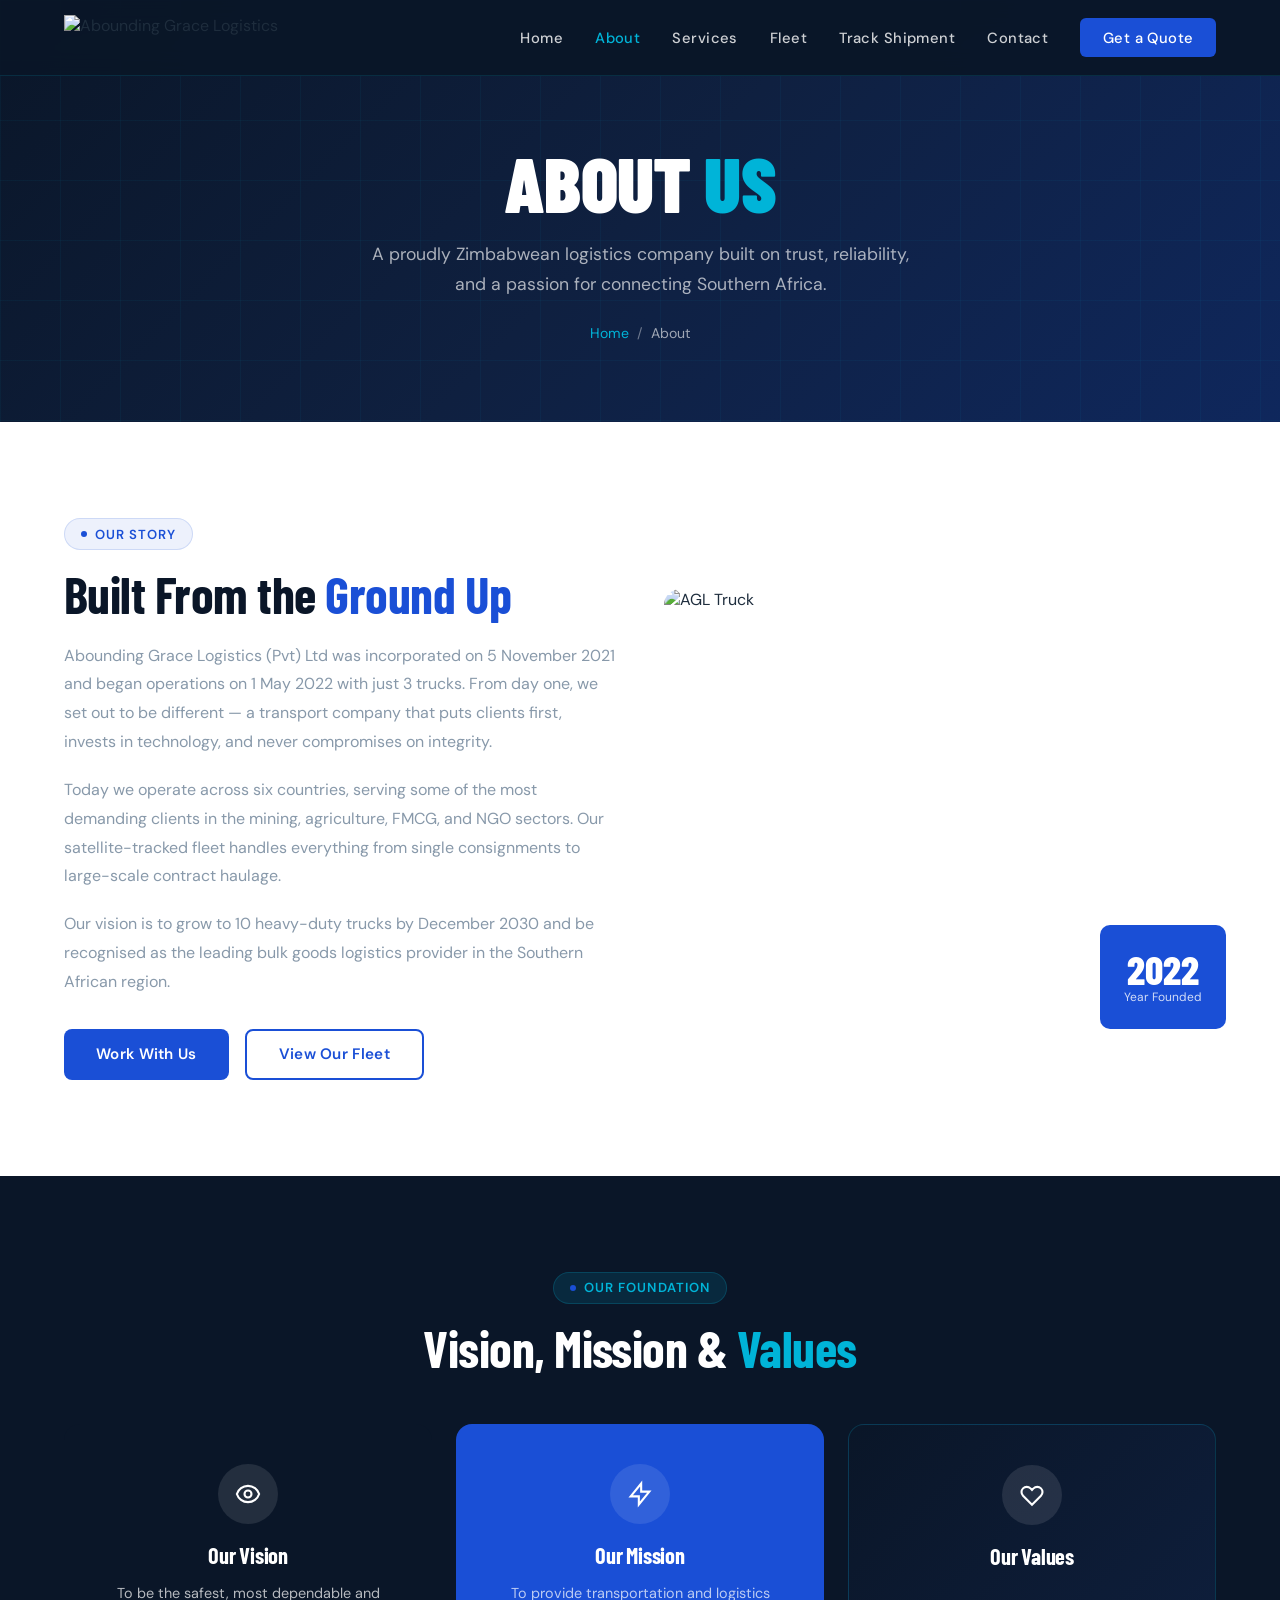
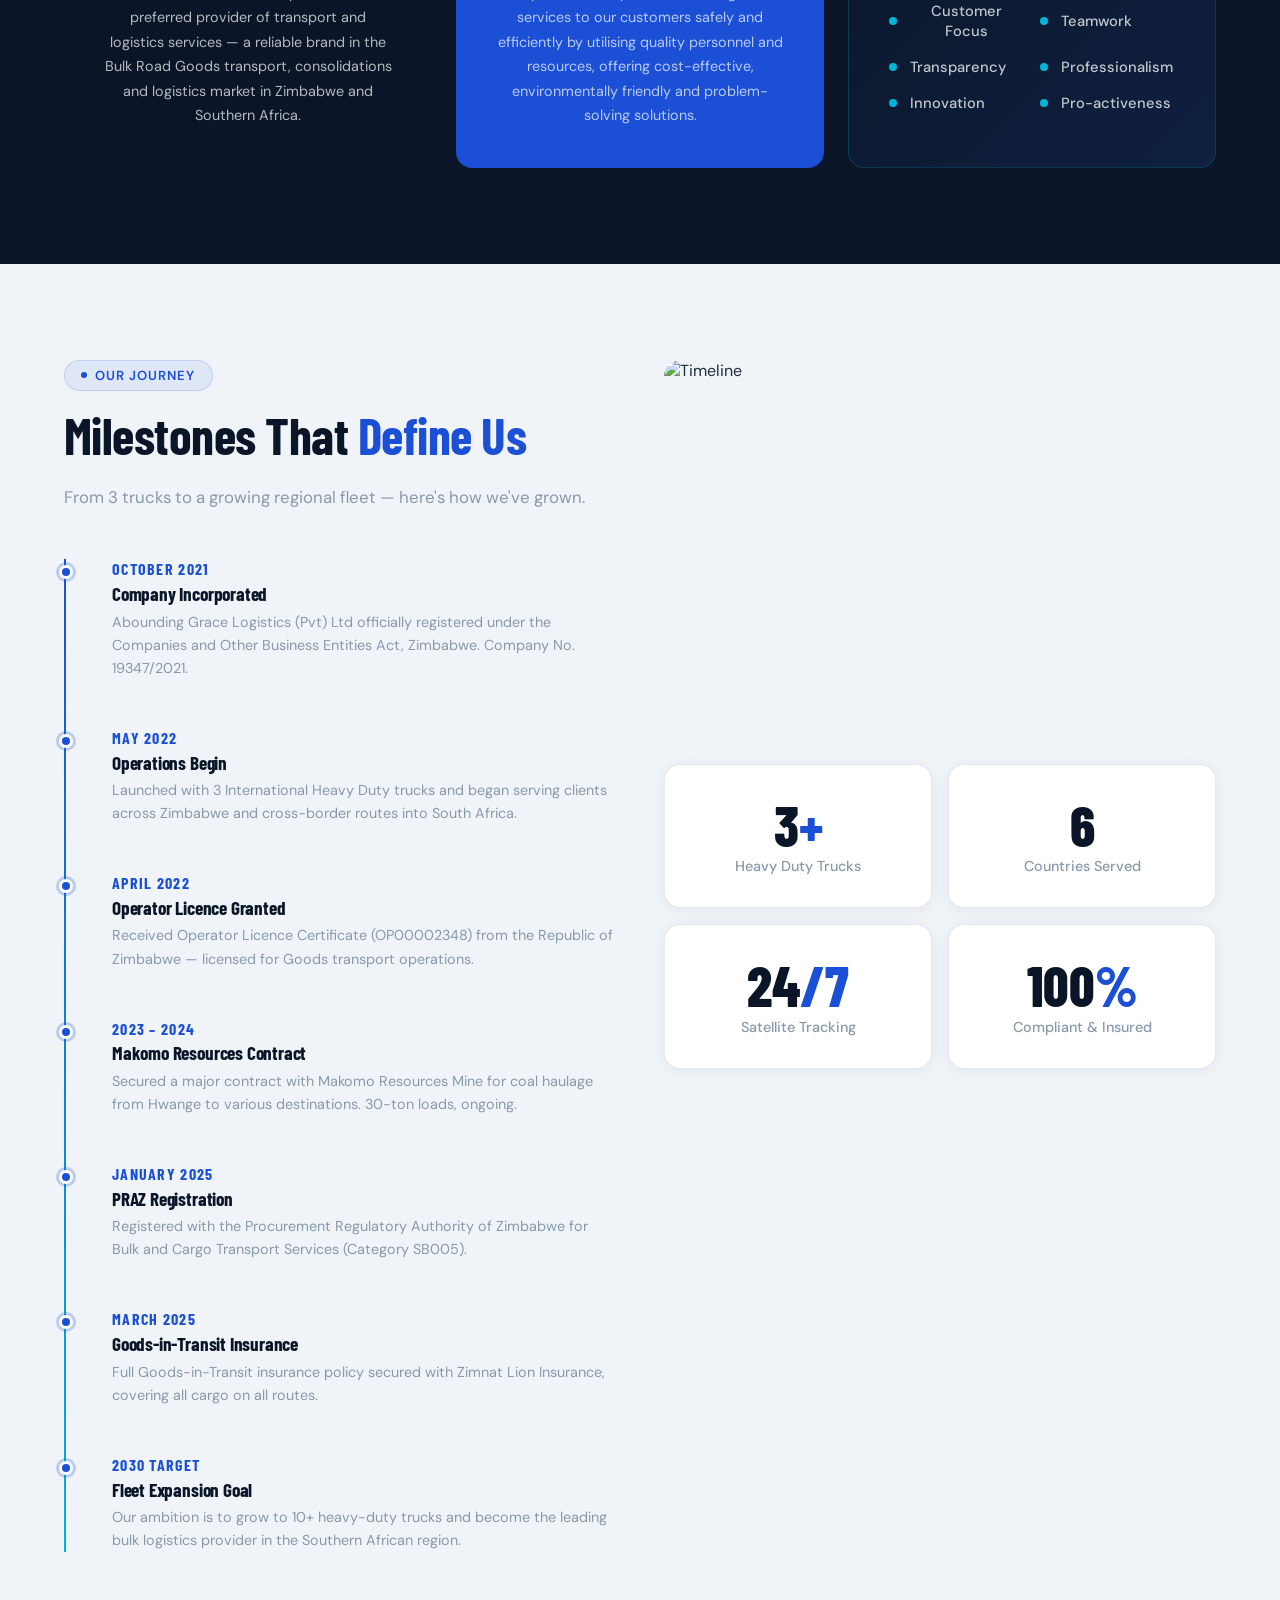
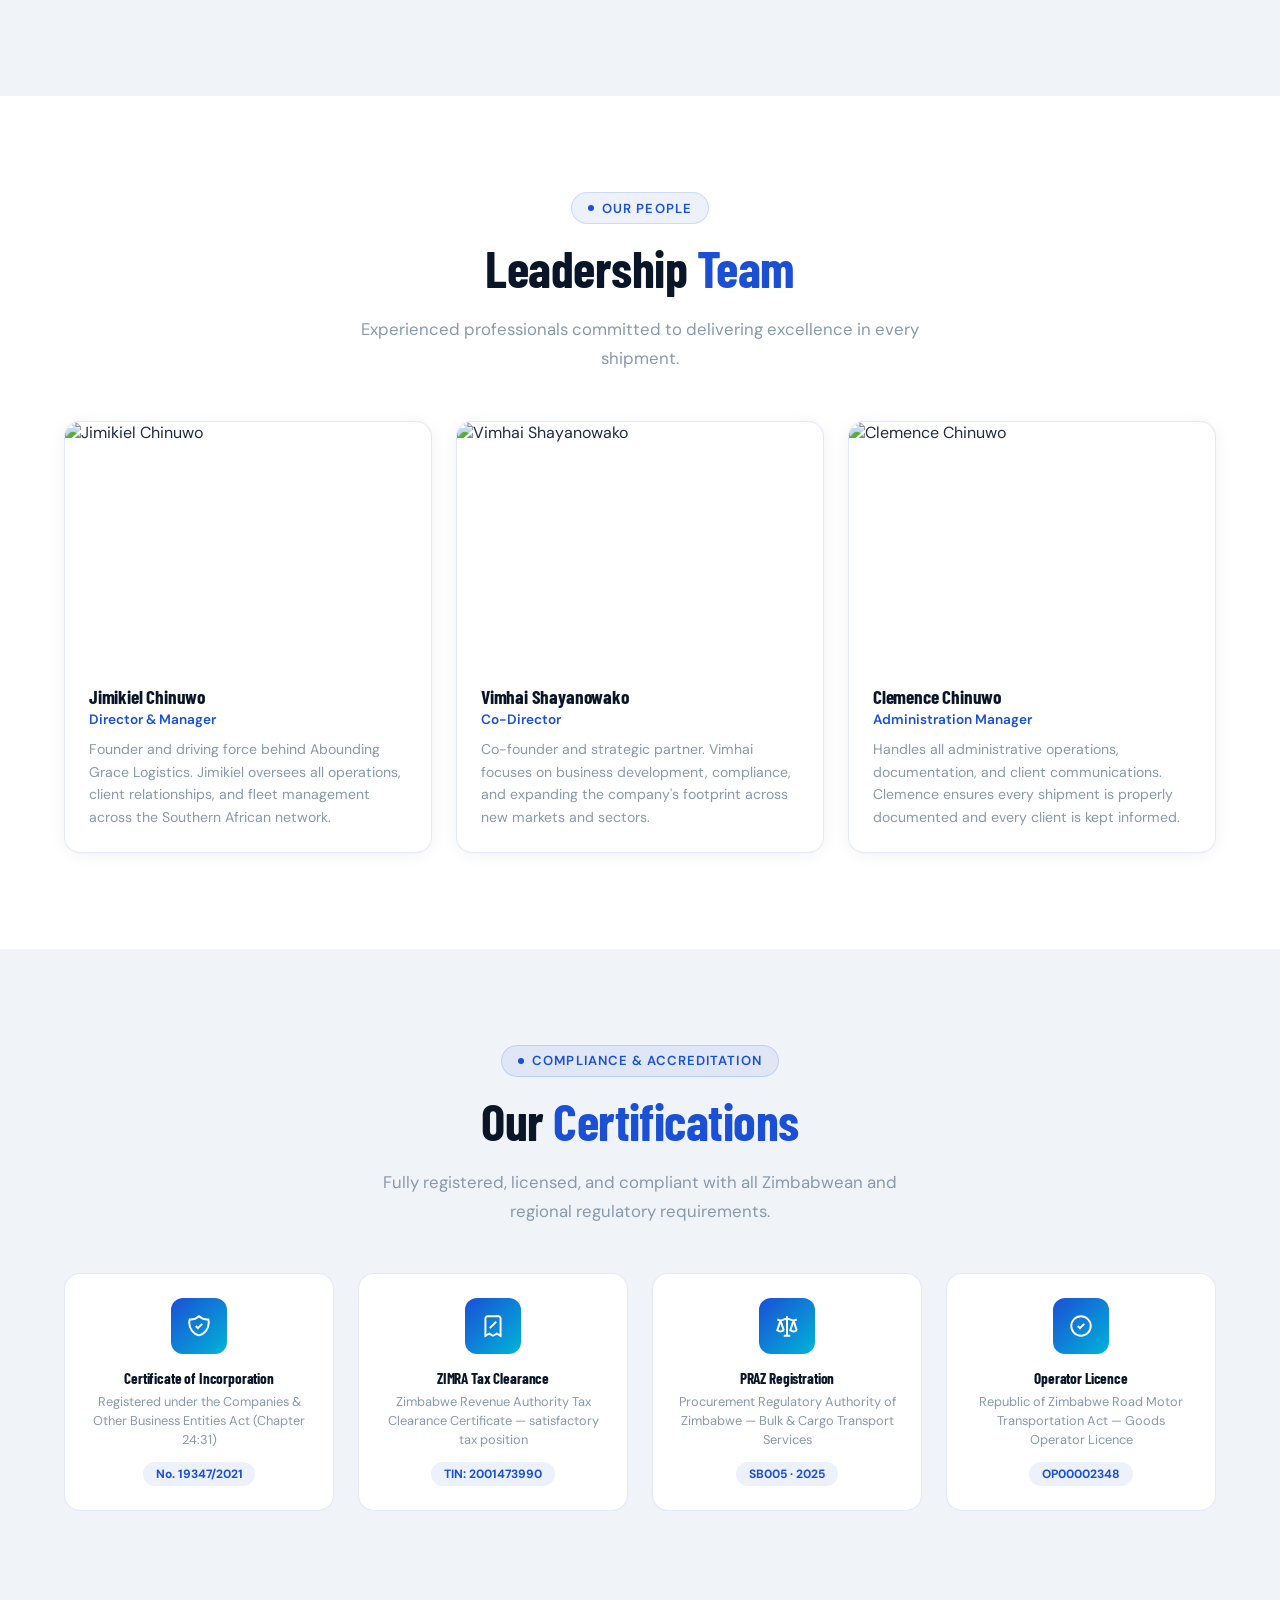
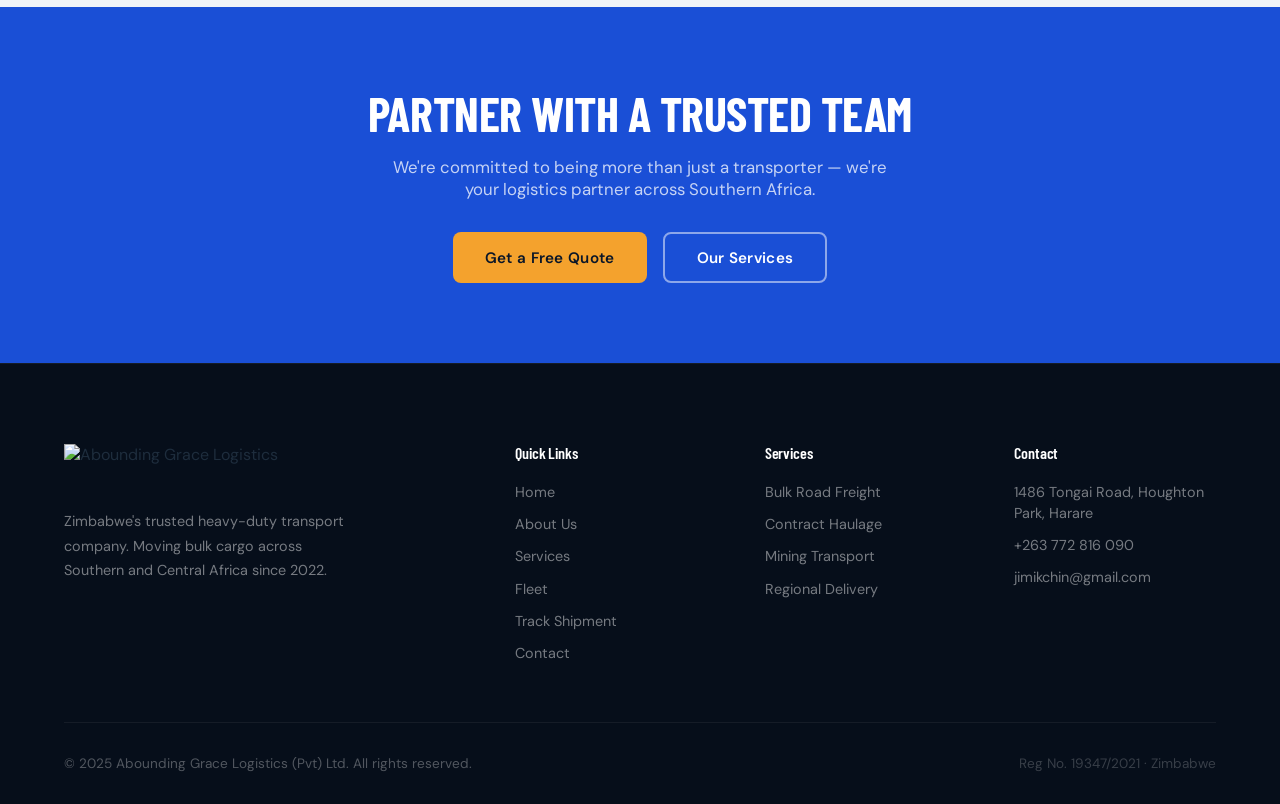
==== about.html @ 24b740c9 "Add files via upload" ====
<!DOCTYPE html>
<html lang="en">
<head>
<meta charset="UTF-8"/>
<meta name="viewport" content="width=device-width,initial-scale=1.0"/>
<title>About Us | Abounding Grace Logistics</title>
<link rel="stylesheet" href="style.css"/>
<style>
.mission-grid { display:grid; grid-template-columns:1fr 1fr 1fr; gap:1.5rem; margin-top:3rem; }
.mission-card { padding:2.5rem; border-radius:var(--radius); text-align:center; }
.mission-card.vision { background:var(--navy); }
.mission-card.mission { background:var(--blue); }
.mission-card.values { background:linear-gradient(135deg,var(--navy),var(--navy2)); border:1px solid rgba(0,180,216,.2); }
.mission-card-icon { width:60px; height:60px; border-radius:50%; background:rgba(255,255,255,.1); display:flex; align-items:center; justify-content:center; margin:0 auto 1.2rem; }
.mission-card-icon svg { width:28px; height:28px; color:#fff; }
.mission-card h3 { color:#fff; font-size:1.4rem; margin-bottom:.8rem; }
.mission-card p { color:rgba(255,255,255,.7); font-size:.9rem; line-height:1.7; }

.values-list { display:grid; grid-template-columns:1fr 1fr; gap:1rem; margin-top:2rem; }
.value-item { display:flex; align-items:center; gap:.8rem; }
.value-dot { width:8px; height:8px; border-radius:50%; background:var(--cyan); flex-shrink:0; }
.value-item span { color:rgba(255,255,255,.75); font-size:.92rem; font-weight:500; }

.story-timeline { position:relative; padding-left:3rem; }
.story-timeline::before { content:''; position:absolute; left:0; top:0; bottom:0; width:2px; background:linear-gradient(to bottom,var(--blue),var(--cyan)); }
.timeline-event { position:relative; margin-bottom:3rem; }
.timeline-event::before { content:''; position:absolute; left:-3.3rem; top:6px; width:14px; height:14px; border-radius:50%; background:var(--blue); border:3px solid #fff; box-shadow:0 0 0 3px rgba(26,79,214,.25); }
.timeline-year { font-family:'Barlow Condensed',sans-serif; font-size:1rem; font-weight:700; color:var(--blue); letter-spacing:.08em; margin-bottom:.3rem; }
.timeline-event h3 { font-size:1.2rem; color:var(--navy); margin-bottom:.4rem; }
.timeline-event p { color:var(--gray); font-size:.9rem; line-height:1.6; }

.team-grid { display:grid; grid-template-columns:repeat(3,1fr); gap:1.5rem; margin-top:3rem; }
.team-card { border-radius:var(--radius); overflow:hidden; background:#fff; border:1px solid var(--border); box-shadow:0 2px 16px rgba(10,22,40,.06); }
.team-card-img { height:240px; overflow:hidden; }
.team-card-img img { width:100%; height:100%; object-fit:cover; transition:transform .4s; }
.team-card:hover .team-card-img img { transform:scale(1.05); }
.team-card-body { padding:1.5rem; }
.team-card-body h3 { font-size:1.2rem; color:var(--navy); margin-bottom:.3rem; }
.team-card-body .role { font-size:.85rem; color:var(--blue); font-weight:600; margin-bottom:.6rem; }
.team-card-body p { font-size:.88rem; color:var(--gray); line-height:1.6; }

.cert-grid { display:grid; grid-template-columns:repeat(4,1fr); gap:1.5rem; margin-top:3rem; }
.cert-card { background:#fff; border-radius:var(--radius); padding:1.5rem; border:1.5px solid var(--border); text-align:center; transition:all .3s; }
.cert-card:hover { border-color:var(--blue); transform:translateY(-4px); box-shadow:var(--shadow); }
.cert-logo { width:56px; height:56px; border-radius:12px; background:linear-gradient(135deg,var(--blue),var(--cyan)); display:flex; align-items:center; justify-content:center; margin:0 auto 1rem; }
.cert-logo svg { width:26px; height:26px; color:#fff; }
.cert-card h3 { font-size:.95rem; color:var(--navy); font-weight:700; margin-bottom:.3rem; }
.cert-card p { font-size:.8rem; color:var(--gray); line-height:1.5; }
.cert-badge { display:inline-block; margin-top:.8rem; background:rgba(26,79,214,.08); color:var(--blue); padding:.25rem .8rem; border-radius:999px; font-size:.75rem; font-weight:700; }

@media(max-width:900px){ .mission-grid{grid-template-columns:1fr;} .team-grid{grid-template-columns:1fr 1fr;} .cert-grid{grid-template-columns:1fr 1fr;} }
@media(max-width:580px){ .team-grid{grid-template-columns:1fr;} .cert-grid{grid-template-columns:1fr;} .values-list{grid-template-columns:1fr;} }
</style>
</head>
<body>

<nav id="navbar">
  <div class="nav-logo"><a href="index.html"><img src="logo.png" alt="Abounding Grace Logistics"/></a></div>
  <div class="nav-links" id="navLinks">
    <a href="index.html">Home</a>
    <a href="about.html" class="active">About</a>
    <a href="services.html">Services</a>
    <a href="fleet.html">Fleet</a>
    <a href="tracking.html">Track Shipment</a>
    <a href="contact.html">Contact</a>
    <a href="contact.html" class="nav-cta">Get a Quote</a>
  </div>
  <div class="hamburger" onclick="toggleNav()"><span></span><span></span><span></span></div>
</nav>

<div class="page-hero">
  <div class="page-hero-bg"></div>
  <div class="page-hero-grid"></div>
  <div class="page-hero-content">
    <h1>About <span>Us</span></h1>
    <p>A proudly Zimbabwean logistics company built on trust, reliability, and a passion for connecting Southern Africa.</p>
    <div class="breadcrumb"><a href="index.html">Home</a><span>/</span><span style="color:rgba(255,255,255,.6)">About</span></div>
  </div>
</div>

<!-- WHO WE ARE -->
<section>
  <div class="grid-2">
    <div>
      <div class="section-label">Our Story</div>
      <h2 class="section-title">Built From the <span>Ground Up</span></h2>
      <p style="color:var(--gray);line-height:1.8;margin-bottom:1.2rem">Abounding Grace Logistics (Pvt) Ltd was incorporated on 5 November 2021 and began operations on 1 May 2022 with just 3 trucks. From day one, we set out to be different — a transport company that puts clients first, invests in technology, and never compromises on integrity.</p>
      <p style="color:var(--gray);line-height:1.8;margin-bottom:1.2rem">Today we operate across six countries, serving some of the most demanding clients in the mining, agriculture, FMCG, and NGO sectors. Our satellite-tracked fleet handles everything from single consignments to large-scale contract haulage.</p>
      <p style="color:var(--gray);line-height:1.8;margin-bottom:2rem">Our vision is to grow to 10 heavy-duty trucks by December 2030 and be recognised as the leading bulk goods logistics provider in the Southern African region.</p>
      <div style="display:flex;gap:1rem;flex-wrap:wrap">
        <a href="contact.html" class="btn btn-primary">Work With Us</a>
        <a href="fleet.html" class="btn btn-outline" style="color:var(--blue);border-color:var(--blue)">View Our Fleet</a>
      </div>
    </div>
    <div style="position:relative">
      <img src="https://images.unsplash.com/photo-1601584115197-04ecc0da31d7?w=800&q=80" alt="AGL Truck" style="width:100%;height:420px;object-fit:cover;border-radius:var(--radius)"/>
      <div style="position:absolute;bottom:-20px;right:-10px;background:var(--blue);color:#fff;padding:1.5rem;border-radius:var(--radius-sm);text-align:center">
        <div style="font-family:'Barlow Condensed',sans-serif;font-size:2.5rem;font-weight:800;line-height:1">2022</div>
        <div style="font-size:.75rem;opacity:.8">Year Founded</div>
      </div>
    </div>
  </div>
</section>

<!-- MISSION VISION VALUES -->
<section style="background:var(--navy)">
  <div class="text-center">
    <div class="section-label" style="background:rgba(0,180,216,.12);color:var(--cyan);border-color:rgba(0,180,216,.2)">Our Foundation</div>
    <h2 class="section-title" style="color:#fff">Vision, Mission & <span style="color:var(--cyan)">Values</span></h2>
  </div>
  <div class="mission-grid">
    <div class="mission-card vision">
      <div class="mission-card-icon"><svg xmlns="http://www.w3.org/2000/svg" fill="none" viewBox="0 0 24 24" stroke="currentColor" stroke-width="1.8"><path d="M15 12a3 3 0 11-6 0 3 3 0 016 0z"/><path d="M2.458 12C3.732 7.943 7.523 5 12 5c4.478 0 8.268 2.943 9.542 7-1.274 4.057-5.064 7-9.542 7-4.477 0-8.268-2.943-9.542-7z"/></svg></div>
      <h3>Our Vision</h3>
      <p>To be the safest, most dependable and preferred provider of transport and logistics services — a reliable brand in the Bulk Road Goods transport, consolidations and logistics market in Zimbabwe and Southern Africa.</p>
    </div>
    <div class="mission-card mission">
      <div class="mission-card-icon"><svg xmlns="http://www.w3.org/2000/svg" fill="none" viewBox="0 0 24 24" stroke="currentColor" stroke-width="1.8"><path d="M13 10V3L4 14h7v7l9-11h-7z"/></svg></div>
      <h3>Our Mission</h3>
      <p>To provide transportation and logistics services to our customers safely and efficiently by utilising quality personnel and resources, offering cost-effective, environmentally friendly and problem-solving solutions.</p>
    </div>
    <div class="mission-card values">
      <div class="mission-card-icon"><svg xmlns="http://www.w3.org/2000/svg" fill="none" viewBox="0 0 24 24" stroke="currentColor" stroke-width="1.8"><path d="M4.318 6.318a4.5 4.5 0 000 6.364L12 20.364l7.682-7.682a4.5 4.5 0 00-6.364-6.364L12 7.636l-1.318-1.318a4.5 4.5 0 00-6.364 0z"/></svg></div>
      <h3>Our Values</h3>
      <div class="values-list">
        <div class="value-item"><div class="value-dot"></div><span>Customer Focus</span></div>
        <div class="value-item"><div class="value-dot"></div><span>Teamwork</span></div>
        <div class="value-item"><div class="value-dot"></div><span>Transparency</span></div>
        <div class="value-item"><div class="value-dot"></div><span>Professionalism</span></div>
        <div class="value-item"><div class="value-dot"></div><span>Innovation</span></div>
        <div class="value-item"><div class="value-dot"></div><span>Pro-activeness</span></div>
      </div>
    </div>
  </div>
</section>

<!-- STORY TIMELINE -->
<section style="background:var(--off-white)">
  <div class="grid-2" style="align-items:start">
    <div>
      <div class="section-label">Our Journey</div>
      <h2 class="section-title">Milestones That <span>Define Us</span></h2>
      <p class="section-sub" style="margin-bottom:3rem">From 3 trucks to a growing regional fleet — here's how we've grown.</p>
      <div class="story-timeline">
        <div class="timeline-event">
          <div class="timeline-year">OCTOBER 2021</div>
          <h3>Company Incorporated</h3>
          <p>Abounding Grace Logistics (Pvt) Ltd officially registered under the Companies and Other Business Entities Act, Zimbabwe. Company No. 19347/2021.</p>
        </div>
        <div class="timeline-event">
          <div class="timeline-year">MAY 2022</div>
          <h3>Operations Begin</h3>
          <p>Launched with 3 International Heavy Duty trucks and began serving clients across Zimbabwe and cross-border routes into South Africa.</p>
        </div>
        <div class="timeline-event">
          <div class="timeline-year">APRIL 2022</div>
          <h3>Operator Licence Granted</h3>
          <p>Received Operator Licence Certificate (OP00002348) from the Republic of Zimbabwe — licensed for Goods transport operations.</p>
        </div>
        <div class="timeline-event">
          <div class="timeline-year">2023 – 2024</div>
          <h3>Makomo Resources Contract</h3>
          <p>Secured a major contract with Makomo Resources Mine for coal haulage from Hwange to various destinations. 30-ton loads, ongoing.</p>
        </div>
        <div class="timeline-event">
          <div class="timeline-year">JANUARY 2025</div>
          <h3>PRAZ Registration</h3>
          <p>Registered with the Procurement Regulatory Authority of Zimbabwe for Bulk and Cargo Transport Services (Category SB005).</p>
        </div>
        <div class="timeline-event">
          <div class="timeline-year">MARCH 2025</div>
          <h3>Goods-in-Transit Insurance</h3>
          <p>Full Goods-in-Transit insurance policy secured with Zimnat Lion Insurance, covering all cargo on all routes.</p>
        </div>
        <div class="timeline-event">
          <div class="timeline-year">2030 TARGET</div>
          <h3>Fleet Expansion Goal</h3>
          <p>Our ambition is to grow to 10+ heavy-duty trucks and become the leading bulk logistics provider in the Southern African region.</p>
        </div>
      </div>
    </div>
    <div>
      <img src="https://images.unsplash.com/photo-1519003722824-194d4455a60c?w=800&q=80" alt="Timeline" style="width:100%;height:380px;object-fit:cover;border-radius:var(--radius);margin-bottom:1.5rem"/>
      <div style="display:grid;grid-template-columns:1fr 1fr;gap:1rem">
        <div class="card" style="text-align:center">
          <div class="stat-number">3<span>+</span></div>
          <div class="stat-label">Heavy Duty Trucks</div>
        </div>
        <div class="card" style="text-align:center">
          <div class="stat-number">6</div>
          <div class="stat-label">Countries Served</div>
        </div>
        <div class="card" style="text-align:center">
          <div class="stat-number">24<span>/7</span></div>
          <div class="stat-label">Satellite Tracking</div>
        </div>
        <div class="card" style="text-align:center">
          <div class="stat-number">100<span>%</span></div>
          <div class="stat-label">Compliant & Insured</div>
        </div>
      </div>
    </div>
  </div>
</section>

<!-- TEAM -->
<section>
  <div class="text-center">
    <div class="section-label">Our People</div>
    <h2 class="section-title">Leadership <span>Team</span></h2>
    <p class="section-sub" style="margin:0 auto">Experienced professionals committed to delivering excellence in every shipment.</p>
  </div>
  <div class="team-grid">
    <div class="team-card">
      <div class="team-card-img"><img src="https://images.unsplash.com/photo-1560250097-0b93528c311a?w=500&q=80" alt="Jimikiel Chinuwo"/></div>
      <div class="team-card-body">
        <h3>Jimikiel Chinuwo</h3>
        <div class="role">Director & Manager</div>
        <p>Founder and driving force behind Abounding Grace Logistics. Jimikiel oversees all operations, client relationships, and fleet management across the Southern African network.</p>
      </div>
    </div>
    <div class="team-card">
      <div class="team-card-img"><img src="https://images.unsplash.com/photo-1573497019940-1c28c88b4f3e?w=500&q=80" alt="Vimhai Shayanowako"/></div>
      <div class="team-card-body">
        <h3>Vimhai Shayanowako</h3>
        <div class="role">Co-Director</div>
        <p>Co-founder and strategic partner. Vimhai focuses on business development, compliance, and expanding the company's footprint across new markets and sectors.</p>
      </div>
    </div>
    <div class="team-card">
      <div class="team-card-img"><img src="https://images.unsplash.com/photo-1551836022-d5d88e9218df?w=500&q=80" alt="Clemence Chinuwo"/></div>
      <div class="team-card-body">
        <h3>Clemence Chinuwo</h3>
        <div class="role">Administration Manager</div>
        <p>Handles all administrative operations, documentation, and client communications. Clemence ensures every shipment is properly documented and every client is kept informed.</p>
      </div>
    </div>
  </div>
</section>

<!-- CERTIFICATIONS -->
<section style="background:var(--off-white)">
  <div class="text-center">
    <div class="section-label">Compliance & Accreditation</div>
    <h2 class="section-title">Our <span>Certifications</span></h2>
    <p class="section-sub" style="margin:0 auto">Fully registered, licensed, and compliant with all Zimbabwean and regional regulatory requirements.</p>
  </div>
  <div class="cert-grid">
    <div class="cert-card">
      <div class="cert-logo"><svg xmlns="http://www.w3.org/2000/svg" fill="none" viewBox="0 0 24 24" stroke="currentColor" stroke-width="1.8"><path d="M9 12l2 2 4-4m5.618-4.016A11.955 11.955 0 0112 2.944a11.955 11.955 0 01-8.618 3.04A12.02 12.02 0 003 9c0 5.591 3.824 10.29 9 11.622 5.176-1.332 9-6.03 9-11.622 0-1.042-.133-2.052-.382-3.016z"/></svg></div>
      <h3>Certificate of Incorporation</h3>
      <p>Registered under the Companies & Other Business Entities Act (Chapter 24:31)</p>
      <span class="cert-badge">No. 19347/2021</span>
    </div>
    <div class="cert-card">
      <div class="cert-logo"><svg xmlns="http://www.w3.org/2000/svg" fill="none" viewBox="0 0 24 24" stroke="currentColor" stroke-width="1.8"><path d="M9 14l6-6m-5.5.5h.01m4.99 5h.01M19 21V5a2 2 0 00-2-2H7a2 2 0 00-2 2v16l3.5-2 3.5 2 3.5-2 3.5 2z"/></svg></div>
      <h3>ZIMRA Tax Clearance</h3>
      <p>Zimbabwe Revenue Authority Tax Clearance Certificate — satisfactory tax position</p>
      <span class="cert-badge">TIN: 2001473990</span>
    </div>
    <div class="cert-card">
      <div class="cert-logo"><svg xmlns="http://www.w3.org/2000/svg" fill="none" viewBox="0 0 24 24" stroke="currentColor" stroke-width="1.8"><path d="M3 6l3 1m0 0l-3 9a5.002 5.002 0 006.001 0M6 7l3 9M6 7l6-2m6 2l3-1m-3 1l-3 9a5.002 5.002 0 006.001 0M18 7l3 9m-3-9l-6-2m0-2v2m0 16V5m0 16H9m3 0h3"/></svg></div>
      <h3>PRAZ Registration</h3>
      <p>Procurement Regulatory Authority of Zimbabwe — Bulk & Cargo Transport Services</p>
      <span class="cert-badge">SB005 · 2025</span>
    </div>
    <div class="cert-card">
      <div class="cert-logo"><svg xmlns="http://www.w3.org/2000/svg" fill="none" viewBox="0 0 24 24" stroke="currentColor" stroke-width="1.8"><path d="M9 12l2 2 4-4m6 2a9 9 0 11-18 0 9 9 0 0118 0z"/></svg></div>
      <h3>Operator Licence</h3>
      <p>Republic of Zimbabwe Road Motor Transportation Act — Goods Operator Licence</p>
      <span class="cert-badge">OP00002348</span>
    </div>
  </div>
</section>

<!-- CTA -->
<section style="background:var(--blue);padding:80px 5%;text-align:center">
  <h2 style="font-size:clamp(2rem,4vw,3rem);color:#fff;text-transform:uppercase;margin-bottom:1rem">Partner With a Trusted Team</h2>
  <p style="color:rgba(255,255,255,.75);max-width:520px;margin:0 auto 2rem;font-size:1.05rem">We're committed to being more than just a transporter — we're your logistics partner across Southern Africa.</p>
  <div style="display:flex;gap:1rem;justify-content:center;flex-wrap:wrap">
    <a href="contact.html" class="btn btn-gold">Get a Free Quote</a>
    <a href="services.html" class="btn btn-outline">Our Services</a>
  </div>
</section>

<footer>
  <div class="footer-grid">
    <div class="footer-brand"><img src="logo.png" alt="Abounding Grace Logistics"/><p>Zimbabwe's trusted heavy-duty transport company. Moving bulk cargo across Southern and Central Africa since 2022.</p></div>
    <div class="footer-col"><h4>Quick Links</h4><ul><li><a href="index.html">Home</a></li><li><a href="about.html">About Us</a></li><li><a href="services.html">Services</a></li><li><a href="fleet.html">Fleet</a></li><li><a href="tracking.html">Track Shipment</a></li><li><a href="contact.html">Contact</a></li></ul></div>
    <div class="footer-col"><h4>Services</h4><ul><li><a href="services.html">Bulk Road Freight</a></li><li><a href="services.html">Contract Haulage</a></li><li><a href="services.html">Mining Transport</a></li><li><a href="services.html">Regional Delivery</a></li></ul></div>
    <div class="footer-col"><h4>Contact</h4><ul><li><a href="#">1486 Tongai Road, Houghton Park, Harare</a></li><li><a href="tel:+263772816090">+263 772 816 090</a></li><li><a href="mailto:jimikchin@gmail.com">jimikchin@gmail.com</a></li></ul></div>
  </div>
  <div class="footer-bottom"><p>© 2025 Abounding Grace Logistics (Pvt) Ltd. All rights reserved.</p><p style="color:rgba(255,255,255,.2)">Reg No. 19347/2021 · Zimbabwe</p></div>
</footer>
<script>
function toggleNav(){ document.getElementById('navLinks').classList.toggle('open'); }
window.addEventListener('scroll',()=>{ document.getElementById('navbar').classList.toggle('scrolled',window.scrollY>50); });
</script>
</body>
</html>
---- style.css ----
@import url('https://fonts.googleapis.com/css2?family=Barlow+Condensed:wght@400;600;700;800;900&family=DM+Sans:wght@300;400;500;600&display=swap');

:root {
  --navy: #0a1628;
  --navy2: #0f2040;
  --blue: #1a4fd6;
  --blue-light: #2563eb;
  --cyan: #00b4d8;
  --cyan2: #0096c7;
  --gold: #f4a22d;
  --white: #ffffff;
  --off-white: #f0f4f8;
  --gray: #8899aa;
  --text: #1e2d3d;
  --card-bg: #ffffff;
  --border: rgba(26,79,214,0.12);
  --shadow: 0 8px 40px rgba(10,22,40,0.12);
  --radius: 16px;
  --radius-sm: 10px;
}

*, *::before, *::after { box-sizing: border-box; margin: 0; padding: 0; }

html { scroll-behavior: smooth; font-size: 16px; }

body {
  font-family: 'DM Sans', sans-serif;
  color: var(--text);
  background: #fff;
  overflow-x: hidden;
}

h1,h2,h3,h4,h5 {
  font-family: 'Barlow Condensed', sans-serif;
  line-height: 1.1;
  letter-spacing: -0.01em;
}

a { text-decoration: none; color: inherit; }
img { max-width: 100%; display: block; }
ul { list-style: none; }

/* ── NAV ── */
nav {
  position: fixed; top: 0; left: 0; right: 0; z-index: 1000;
  display: flex; align-items: center; justify-content: space-between;
  padding: 0 5%; height: 76px;
  background: rgba(10,22,40,0.96);
  backdrop-filter: blur(12px);
  border-bottom: 1px solid rgba(0,180,216,0.15);
  transition: all 0.3s;
}
nav.scrolled { height: 64px; background: rgba(10,22,40,0.99); }

.nav-logo img { height: 46px; width: auto; }

.nav-links { display: flex; align-items: center; gap: 2rem; }
.nav-links a {
  color: rgba(255,255,255,0.8);
  font-size: 0.92rem; font-weight: 500;
  letter-spacing: 0.03em;
  transition: color 0.2s;
  position: relative;
}
.nav-links a::after {
  content: '';
  position: absolute; bottom: -4px; left: 0; right: 0;
  height: 2px; background: var(--cyan);
  transform: scaleX(0); transition: transform 0.2s;
  transform-origin: left;
}
.nav-links a:hover { color: var(--cyan); }
.nav-links a:hover::after { transform: scaleX(1); }
.nav-links a.active { color: var(--cyan); }

.nav-cta {
  background: var(--blue); color: #fff !important;
  padding: 0.6rem 1.4rem; border-radius: 6px;
  font-weight: 600; font-size: 0.88rem;
  transition: background 0.2s, transform 0.2s !important;
  letter-spacing: 0.04em;
}
.nav-cta::after { display: none !important; }
.nav-cta:hover { background: var(--blue-light) !important; transform: translateY(-1px); }

.hamburger { display: none; flex-direction: column; gap: 5px; cursor: pointer; padding: 4px; }
.hamburger span { display: block; width: 24px; height: 2px; background: #fff; border-radius: 2px; transition: all 0.3s; }

/* ── BTN ── */
.btn {
  display: inline-flex; align-items: center; gap: 0.5rem;
  padding: 0.85rem 2rem; border-radius: 8px;
  font-family: 'DM Sans', sans-serif; font-weight: 600;
  font-size: 0.95rem; cursor: pointer; border: none;
  transition: all 0.25s; letter-spacing: 0.02em;
}
.btn-primary { background: var(--blue); color: #fff; }
.btn-primary:hover { background: var(--blue-light); transform: translateY(-2px); box-shadow: 0 8px 24px rgba(26,79,214,0.35); }
.btn-outline { background: transparent; color: #fff; border: 2px solid rgba(255,255,255,0.5); }
.btn-outline:hover { border-color: var(--cyan); color: var(--cyan); transform: translateY(-2px); }
.btn-gold { background: var(--gold); color: var(--navy); }
.btn-gold:hover { background: #f5b240; transform: translateY(-2px); box-shadow: 0 8px 24px rgba(244,162,45,0.4); }
.btn-cyan { background: var(--cyan); color: var(--navy); font-weight: 700; }
.btn-cyan:hover { background: var(--cyan2); transform: translateY(-2px); box-shadow: 0 8px 24px rgba(0,180,216,0.4); }

/* ── SECTION LAYOUTS ── */
section { padding: 96px 5%; }
.section-label {
  display: inline-flex; align-items: center; gap: 0.5rem;
  background: rgba(26,79,214,0.08); color: var(--blue);
  padding: 0.4rem 1rem; border-radius: 999px;
  font-size: 0.82rem; font-weight: 600; letter-spacing: 0.08em;
  text-transform: uppercase; margin-bottom: 1rem;
  border: 1px solid rgba(26,79,214,0.15);
}
.section-label::before {
  content: ''; display: block;
  width: 6px; height: 6px; border-radius: 50%;
  background: var(--blue);
}
.section-title { font-size: clamp(2.2rem, 4vw, 3.2rem); color: var(--navy); margin-bottom: 1.2rem; }
.section-title span { color: var(--blue); }
.section-sub { font-size: 1.05rem; color: var(--gray); line-height: 1.7; max-width: 560px; }

.text-center { text-align: center; }
.text-center .section-sub { margin: 0 auto; }

/* ── CARDS ── */
.card {
  background: var(--card-bg); border-radius: var(--radius);
  border: 1px solid var(--border); padding: 2rem;
  transition: all 0.3s; box-shadow: 0 2px 16px rgba(10,22,40,0.06);
}
.card:hover { transform: translateY(-6px); box-shadow: var(--shadow); border-color: var(--blue); }

.icon-box {
  width: 56px; height: 56px; border-radius: 12px;
  background: linear-gradient(135deg, var(--blue), var(--cyan));
  display: flex; align-items: center; justify-content: center;
  margin-bottom: 1.2rem; flex-shrink: 0;
}
.icon-box svg { width: 26px; height: 26px; color: #fff; }

/* ── GRID ── */
.grid-2 { display: grid; grid-template-columns: 1fr 1fr; gap: 3rem; align-items: center; }
.grid-3 { display: grid; grid-template-columns: repeat(3, 1fr); gap: 1.5rem; }
.grid-4 { display: grid; grid-template-columns: repeat(4, 1fr); gap: 1.5rem; }

/* ── STATS ── */
.stat-number { font-family: 'Barlow Condensed', sans-serif; font-size: 3.5rem; font-weight: 800; color: var(--navy); line-height: 1; }
.stat-number span { color: var(--blue); }
.stat-label { font-size: 0.9rem; color: var(--gray); margin-top: 0.3rem; font-weight: 500; }

/* ── IMAGE STYLES ── */
.img-rounded { border-radius: var(--radius); overflow: hidden; }
.img-overlap { position: relative; }
.img-overlap .img-main { border-radius: var(--radius); width: 100%; height: 420px; object-fit: cover; }
.img-overlap .img-badge {
  position: absolute; bottom: -20px; left: -20px;
  background: var(--navy); color: #fff;
  padding: 1.2rem 1.5rem; border-radius: var(--radius-sm);
  border: 3px solid var(--blue);
}
.img-overlap .img-badge .num { font-family: 'Barlow Condensed', sans-serif; font-size: 2.5rem; font-weight: 800; color: var(--cyan); line-height: 1; }
.img-overlap .img-badge .lbl { font-size: 0.8rem; color: rgba(255,255,255,0.7); }

/* ── HERO (used in index) ── */
.hero {
  min-height: 100vh; display: flex; align-items: center;
  background: var(--navy);
  position: relative; overflow: hidden;
  padding-top: 76px;
}
.hero-bg {
  position: absolute; inset: 0;
  background: url('https://images.unsplash.com/photo-1519003722824-194d4455a60c?w=1600&q=80') center/cover no-repeat;
  opacity: 0.18;
}
.hero-overlay {
  position: absolute; inset: 0;
  background: linear-gradient(135deg, rgba(10,22,40,0.97) 0%, rgba(10,22,40,0.75) 60%, rgba(26,79,214,0.2) 100%);
}
.hero-grid-lines {
  position: absolute; inset: 0; pointer-events: none;
  background-image: linear-gradient(rgba(0,180,216,0.05) 1px, transparent 1px),
                    linear-gradient(90deg, rgba(0,180,216,0.05) 1px, transparent 1px);
  background-size: 60px 60px;
}
.hero-content { position: relative; z-index: 2; max-width: 800px; }
.hero-tag {
  display: inline-flex; align-items: center; gap: 0.5rem;
  background: rgba(0,180,216,0.15); border: 1px solid rgba(0,180,216,0.3);
  color: var(--cyan); padding: 0.5rem 1.2rem; border-radius: 999px;
  font-size: 0.82rem; font-weight: 600; letter-spacing: 0.1em;
  text-transform: uppercase; margin-bottom: 1.5rem;
  animation: fadeUp 0.6s ease both;
}
.hero-tag .dot { width: 6px; height: 6px; border-radius: 50%; background: var(--cyan); animation: pulse 2s infinite; }
@keyframes pulse { 0%,100%{opacity:1;transform:scale(1)} 50%{opacity:0.5;transform:scale(1.3)} }

.hero h1 {
  font-size: clamp(3rem, 7vw, 6rem);
  font-weight: 900; color: #fff; line-height: 1;
  text-transform: uppercase; margin-bottom: 1.5rem;
  animation: fadeUp 0.6s 0.15s ease both;
}
.hero h1 em { font-style: normal; color: var(--cyan); }
.hero h1 .line2 { color: var(--gold); }

.hero-sub {
  font-size: 1.1rem; color: rgba(255,255,255,0.7);
  line-height: 1.75; max-width: 540px; margin-bottom: 2.5rem;
  animation: fadeUp 0.6s 0.3s ease both;
}
.hero-actions { display: flex; gap: 1rem; flex-wrap: wrap; animation: fadeUp 0.6s 0.45s ease both; }
.hero-stats {
  display: flex; gap: 3rem; margin-top: 4rem;
  padding-top: 2rem; border-top: 1px solid rgba(255,255,255,0.1);
  animation: fadeUp 0.6s 0.6s ease both;
}
.hero-stat-num { font-family: 'Barlow Condensed', sans-serif; font-size: 2.8rem; font-weight: 800; color: #fff; line-height: 1; }
.hero-stat-num span { color: var(--cyan); }
.hero-stat-lbl { font-size: 0.82rem; color: rgba(255,255,255,0.5); margin-top: 0.2rem; text-transform: uppercase; letter-spacing: 0.06em; }

/* ── PAGE HERO (for inner pages) ── */
.page-hero {
  background: var(--navy);
  padding: 140px 5% 80px;
  position: relative; overflow: hidden;
  text-align: center;
}
.page-hero-bg {
  position: absolute; inset: 0;
  background: linear-gradient(135deg, var(--navy) 0%, var(--navy2) 50%, rgba(26,79,214,0.3) 100%);
}
.page-hero-grid {
  position: absolute; inset: 0;
  background-image: linear-gradient(rgba(0,180,216,0.05) 1px, transparent 1px),
                    linear-gradient(90deg, rgba(0,180,216,0.05) 1px, transparent 1px);
  background-size: 60px 60px;
}
.page-hero-content { position: relative; z-index: 2; }
.page-hero h1 { font-size: clamp(2.5rem, 6vw, 5rem); color: #fff; text-transform: uppercase; font-weight: 900; }
.page-hero h1 span { color: var(--cyan); }
.page-hero p { color: rgba(255,255,255,0.65); font-size: 1.1rem; max-width: 560px; margin: 1rem auto 0; line-height: 1.7; }
.breadcrumb { display: flex; align-items: center; justify-content: center; gap: 0.5rem; margin-top: 1.5rem; }
.breadcrumb a { color: var(--cyan); font-size: 0.88rem; }
.breadcrumb span { color: rgba(255,255,255,0.4); font-size: 0.88rem; }

/* ── ROUTES STRIP ── */
.routes-strip {
  background: var(--blue); padding: 1.2rem 5%;
  display: flex; align-items: center; gap: 2rem; overflow: hidden;
}
.routes-strip-label { color: #fff; font-weight: 700; font-size: 0.85rem; letter-spacing: 0.08em; text-transform: uppercase; white-space: nowrap; }
.routes-ticker { display: flex; gap: 2rem; animation: ticker 20s linear infinite; }
.routes-ticker span { color: rgba(255,255,255,0.85); font-size: 0.9rem; white-space: nowrap; display: flex; align-items: center; gap: 0.5rem; }
.routes-ticker span::before { content: '→'; color: var(--cyan); font-weight: 700; }
@keyframes ticker { 0%{transform:translateX(0)} 100%{transform:translateX(-50%)} }
@keyframes fadeUp { from{opacity:0;transform:translateY(24px)} to{opacity:1;transform:translateY(0)} }

/* ── WHY US ── */
.why-section { background: var(--navy); }
.why-section .section-title { color: #fff; }
.why-section .section-sub { color: rgba(255,255,255,0.6); }
.why-card {
  background: rgba(255,255,255,0.04); border: 1px solid rgba(255,255,255,0.08);
  border-radius: var(--radius); padding: 2rem;
  transition: all 0.3s;
}
.why-card:hover { background: rgba(26,79,214,0.15); border-color: rgba(26,79,214,0.4); transform: translateY(-4px); }
.why-card h3 { color: #fff; font-size: 1.25rem; margin: 1rem 0 0.5rem; }
.why-card p { color: rgba(255,255,255,0.55); font-size: 0.92rem; line-height: 1.6; }

/* ── SERVICES GRID ── */
.service-card {
  border-radius: var(--radius); overflow: hidden;
  position: relative; cursor: pointer;
  transition: transform 0.3s; background: var(--navy);
}
.service-card:hover { transform: translateY(-6px); }
.service-card img { width: 100%; height: 240px; object-fit: cover; opacity: 0.6; transition: opacity 0.3s; }
.service-card:hover img { opacity: 0.8; }
.service-card-body {
  padding: 1.5rem; background: var(--navy);
  border: 1px solid rgba(255,255,255,0.08);
  border-top: 3px solid var(--blue);
}
.service-card-body h3 { color: #fff; font-size: 1.3rem; margin-bottom: 0.6rem; }
.service-card-body p { color: rgba(255,255,255,0.55); font-size: 0.9rem; line-height: 1.6; }
.service-tag {
  display: inline-block; margin-top: 1rem;
  background: rgba(26,79,214,0.2); color: var(--cyan);
  padding: 0.3rem 0.9rem; border-radius: 999px; font-size: 0.8rem; font-weight: 600;
}

/* ── TESTIMONIALS ── */
.testimonial-card {
  background: var(--navy); border: 1px solid rgba(255,255,255,0.08);
  border-radius: var(--radius); padding: 2rem; position: relative;
}
.testimonial-card::before {
  content: '"'; font-family: 'Barlow Condensed', sans-serif;
  font-size: 6rem; line-height: 1; color: var(--blue); opacity: 0.3;
  position: absolute; top: 0.5rem; left: 1.5rem;
}
.testimonial-text { color: rgba(255,255,255,0.75); line-height: 1.7; font-size: 0.95rem; margin-bottom: 1.5rem; }
.testimonial-author { display: flex; align-items: center; gap: 1rem; }
.author-avatar {
  width: 48px; height: 48px; border-radius: 50%;
  background: linear-gradient(135deg, var(--blue), var(--cyan));
  display: flex; align-items: center; justify-content: center;
  font-family: 'Barlow Condensed', sans-serif; font-size: 1.2rem; font-weight: 700; color: #fff;
}
.author-name { font-weight: 600; color: #fff; font-size: 0.95rem; }
.author-title { font-size: 0.8rem; color: var(--gray); }
.stars { color: var(--gold); font-size: 0.9rem; margin-bottom: 0.8rem; }

/* ── PROCESS ── */
.process-step { display: flex; gap: 1.5rem; align-items: flex-start; }
.step-num {
  font-family: 'Barlow Condensed', sans-serif;
  font-size: 3rem; font-weight: 900; color: var(--blue); opacity: 0.3;
  line-height: 1; min-width: 60px;
}
.step-content h3 { color: var(--navy); font-size: 1.2rem; margin-bottom: 0.4rem; }
.step-content p { color: var(--gray); font-size: 0.92rem; line-height: 1.6; }

/* ── CTA BANNER ── */
.cta-banner {
  background: linear-gradient(135deg, var(--navy) 0%, var(--blue) 100%);
  border-radius: var(--radius); padding: 4rem;
  display: flex; align-items: center; justify-content: space-between;
  gap: 2rem; position: relative; overflow: hidden;
}
.cta-banner::before {
  content: ''; position: absolute; top: -60px; right: -60px;
  width: 300px; height: 300px; border-radius: 50%;
  background: rgba(0,180,216,0.15);
}
.cta-banner h2 { font-size: clamp(1.8rem, 3vw, 2.5rem); color: #fff; text-transform: uppercase; }
.cta-banner p { color: rgba(255,255,255,0.7); margin-top: 0.5rem; font-size: 0.95rem; }

/* ── COVERAGE MAP ── */
.coverage-list { display: flex; flex-direction: column; gap: 0.8rem; }
.coverage-item {
  display: flex; align-items: center; gap: 1rem;
  padding: 1rem 1.2rem; background: rgba(26,79,214,0.06);
  border-radius: var(--radius-sm); border: 1px solid var(--border);
  transition: all 0.2s;
}
.coverage-item:hover { background: rgba(26,79,214,0.12); border-color: var(--blue); }
.coverage-dot { width: 10px; height: 10px; border-radius: 50%; background: var(--cyan); flex-shrink: 0; }
.coverage-country { font-weight: 600; color: var(--navy); }
.coverage-detail { font-size: 0.85rem; color: var(--gray); margin-top: 0.1rem; }

/* ── FLEET CARD ── */
.fleet-card {
  border-radius: var(--radius); overflow: hidden;
  box-shadow: var(--shadow); background: var(--navy);
  transition: transform 0.3s;
}
.fleet-card:hover { transform: translateY(-6px); }
.fleet-card img { width: 100%; height: 220px; object-fit: cover; }
.fleet-card-body { padding: 1.5rem; }
.fleet-card-body h3 { color: #fff; font-size: 1.3rem; margin-bottom: 0.8rem; }
.fleet-spec { display: flex; justify-content: space-between; padding: 0.5rem 0; border-bottom: 1px solid rgba(255,255,255,0.06); }
.fleet-spec:last-child { border-bottom: none; }
.fleet-spec-label { color: rgba(255,255,255,0.45); font-size: 0.82rem; }
.fleet-spec-value { color: #fff; font-size: 0.9rem; font-weight: 600; }

/* ── FORM ── */
.form-group { margin-bottom: 1.2rem; }
.form-group label { display: block; font-size: 0.88rem; font-weight: 600; color: var(--navy); margin-bottom: 0.4rem; }
.form-group input, .form-group select, .form-group textarea {
  width: 100%; padding: 0.85rem 1rem;
  border: 1.5px solid var(--border); border-radius: var(--radius-sm);
  font-family: 'DM Sans', sans-serif; font-size: 0.95rem; color: var(--text);
  background: #fff; transition: border-color 0.2s, box-shadow 0.2s;
  outline: none;
}
.form-group input:focus, .form-group select:focus, .form-group textarea:focus {
  border-color: var(--blue); box-shadow: 0 0 0 3px rgba(26,79,214,0.1);
}
.form-group textarea { resize: vertical; min-height: 120px; }
.form-row { display: grid; grid-template-columns: 1fr 1fr; gap: 1rem; }

/* ── CONTACT CARDS ── */
.contact-card {
  background: var(--navy); border-radius: var(--radius);
  padding: 2rem; border: 1px solid rgba(255,255,255,0.08);
  display: flex; gap: 1.2rem; align-items: flex-start;
}
.contact-icon {
  width: 48px; height: 48px; border-radius: 10px;
  background: rgba(26,79,214,0.3); flex-shrink: 0;
  display: flex; align-items: center; justify-content: center;
}
.contact-icon svg { width: 22px; height: 22px; color: var(--cyan); }
.contact-card h3 { color: #fff; font-size: 1rem; margin-bottom: 0.3rem; }
.contact-card p { color: rgba(255,255,255,0.55); font-size: 0.9rem; line-height: 1.6; }
.contact-card a { color: var(--cyan); }

/* ── TRACKING ── */
.tracking-box {
  background: var(--navy); border-radius: var(--radius);
  padding: 3rem; border: 1px solid rgba(0,180,216,0.2);
  max-width: 680px; margin: 0 auto;
}
.tracking-input-row { display: flex; gap: 1rem; }
.tracking-input-row input {
  flex: 1; padding: 1rem 1.2rem;
  border: 1.5px solid rgba(0,180,216,0.3);
  border-radius: var(--radius-sm);
  background: rgba(255,255,255,0.05);
  color: #fff; font-size: 1rem;
  outline: none; font-family: 'DM Sans', sans-serif;
}
.tracking-input-row input:focus { border-color: var(--cyan); }
.tracking-input-row input::placeholder { color: rgba(255,255,255,0.35); }

.tracking-result {
  margin-top: 2rem; padding: 1.5rem;
  background: rgba(0,180,216,0.07); border-radius: var(--radius-sm);
  border: 1px solid rgba(0,180,216,0.2); display: none;
}
.tracking-result.visible { display: block; }
.tracking-status-row { display: flex; align-items: center; gap: 1rem; margin-bottom: 1.5rem; }
.status-badge {
  background: rgba(0,180,216,0.2); color: var(--cyan);
  padding: 0.3rem 0.9rem; border-radius: 999px; font-size: 0.82rem; font-weight: 700;
}
.tracking-timeline { display: flex; flex-direction: column; gap: 0; }
.timeline-item { display: flex; gap: 1.2rem; }
.timeline-left { display: flex; flex-direction: column; align-items: center; }
.timeline-dot {
  width: 14px; height: 14px; border-radius: 50%;
  background: var(--cyan); flex-shrink: 0; margin-top: 3px;
}
.timeline-dot.inactive { background: rgba(255,255,255,0.2); }
.timeline-line { width: 2px; flex: 1; background: rgba(255,255,255,0.1); min-height: 32px; }
.timeline-content { padding-bottom: 1.5rem; }
.timeline-content h4 { color: #fff; font-size: 0.95rem; font-weight: 600; }
.timeline-content p { color: rgba(255,255,255,0.45); font-size: 0.82rem; margin-top: 0.2rem; }

/* ── FOOTER ── */
footer {
  background: #060e1a; padding: 5rem 5% 2rem;
  border-top: 1px solid rgba(255,255,255,0.06);
}
.footer-grid { display: grid; grid-template-columns: 2fr 1fr 1fr 1fr; gap: 3rem; margin-bottom: 3rem; }
.footer-brand img { height: 46px; margin-bottom: 1.2rem; }
.footer-brand p { color: rgba(255,255,255,0.45); font-size: 0.9rem; line-height: 1.7; max-width: 280px; }
.footer-socials { display: flex; gap: 0.8rem; margin-top: 1.5rem; }
.social-btn {
  width: 38px; height: 38px; border-radius: 8px;
  background: rgba(255,255,255,0.06); border: 1px solid rgba(255,255,255,0.1);
  display: flex; align-items: center; justify-content: center;
  color: rgba(255,255,255,0.5); transition: all 0.2s;
}
.social-btn:hover { background: var(--blue); border-color: var(--blue); color: #fff; }
.social-btn svg { width: 16px; height: 16px; }
.footer-col h4 { color: #fff; font-size: 1rem; font-weight: 600; margin-bottom: 1.2rem; }
.footer-col ul li { margin-bottom: 0.7rem; }
.footer-col ul li a { color: rgba(255,255,255,0.45); font-size: 0.9rem; transition: color 0.2s; }
.footer-col ul li a:hover { color: var(--cyan); }
.footer-bottom {
  border-top: 1px solid rgba(255,255,255,0.06);
  padding-top: 2rem; display: flex;
  align-items: center; justify-content: space-between;
}
.footer-bottom p { color: rgba(255,255,255,0.3); font-size: 0.85rem; }

/* ── MOBILE NAV ── */
@media (max-width: 900px) {
  .hamburger { display: flex; }
  .nav-links {
    position: fixed; top: 76px; left: 0; right: 0;
    background: rgba(10,22,40,0.98); flex-direction: column;
    padding: 2rem; gap: 1.5rem; align-items: flex-start;
    transform: translateY(-120%); opacity: 0;
    transition: all 0.35s; pointer-events: none;
    border-bottom: 1px solid rgba(0,180,216,0.15);
  }
  .nav-links.open { transform: translateY(0); opacity: 1; pointer-events: all; }
  .nav-links a { font-size: 1.1rem; }
}
@media (max-width: 768px) {
  section { padding: 64px 5%; }
  .grid-2, .grid-3, .grid-4 { grid-template-columns: 1fr; }
  .cta-banner { flex-direction: column; text-align: center; padding: 2.5rem; }
  .footer-grid { grid-template-columns: 1fr 1fr; }
  .hero-stats { gap: 1.5rem; flex-wrap: wrap; }
  .tracking-input-row { flex-direction: column; }
  .form-row { grid-template-columns: 1fr; }
  .img-overlap .img-badge { left: 10px; bottom: 10px; }
}
@media (max-width: 480px) {
  .footer-grid { grid-template-columns: 1fr; }
  .nav-logo img { height: 38px; }
}
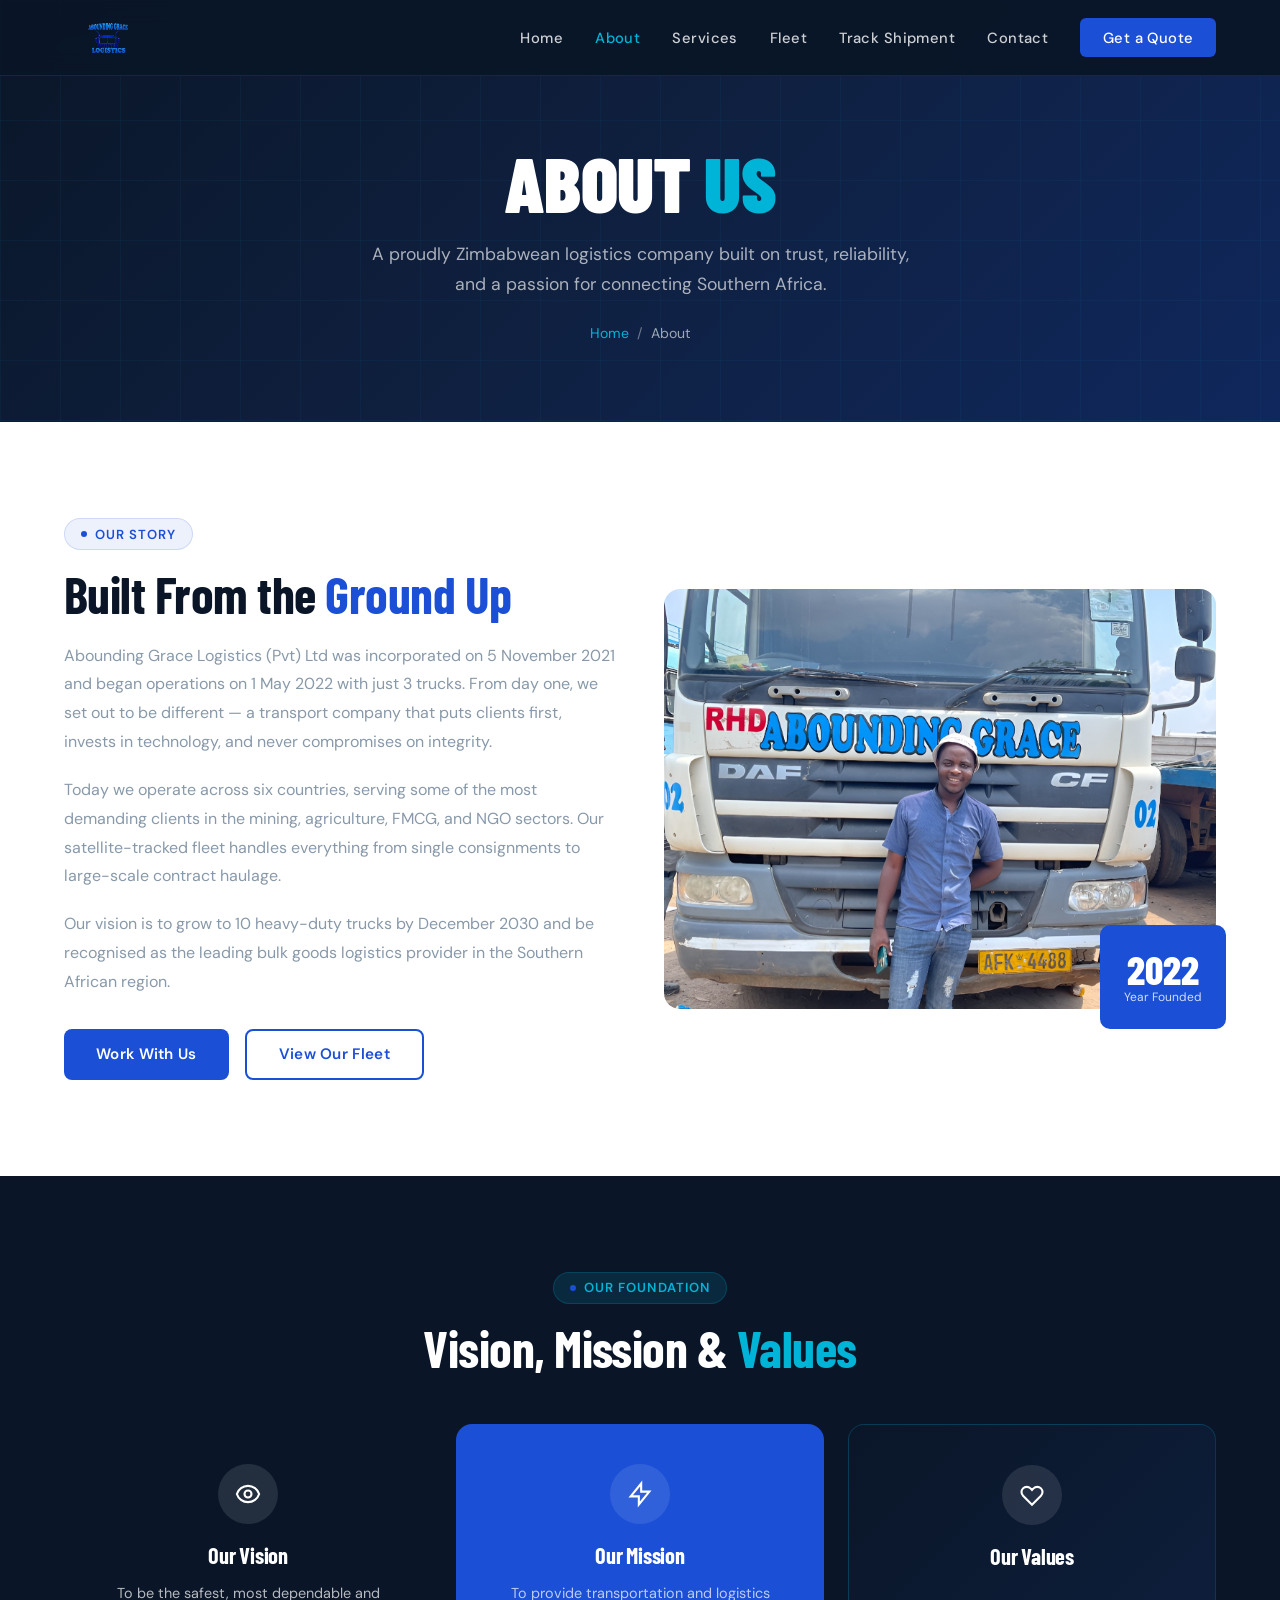
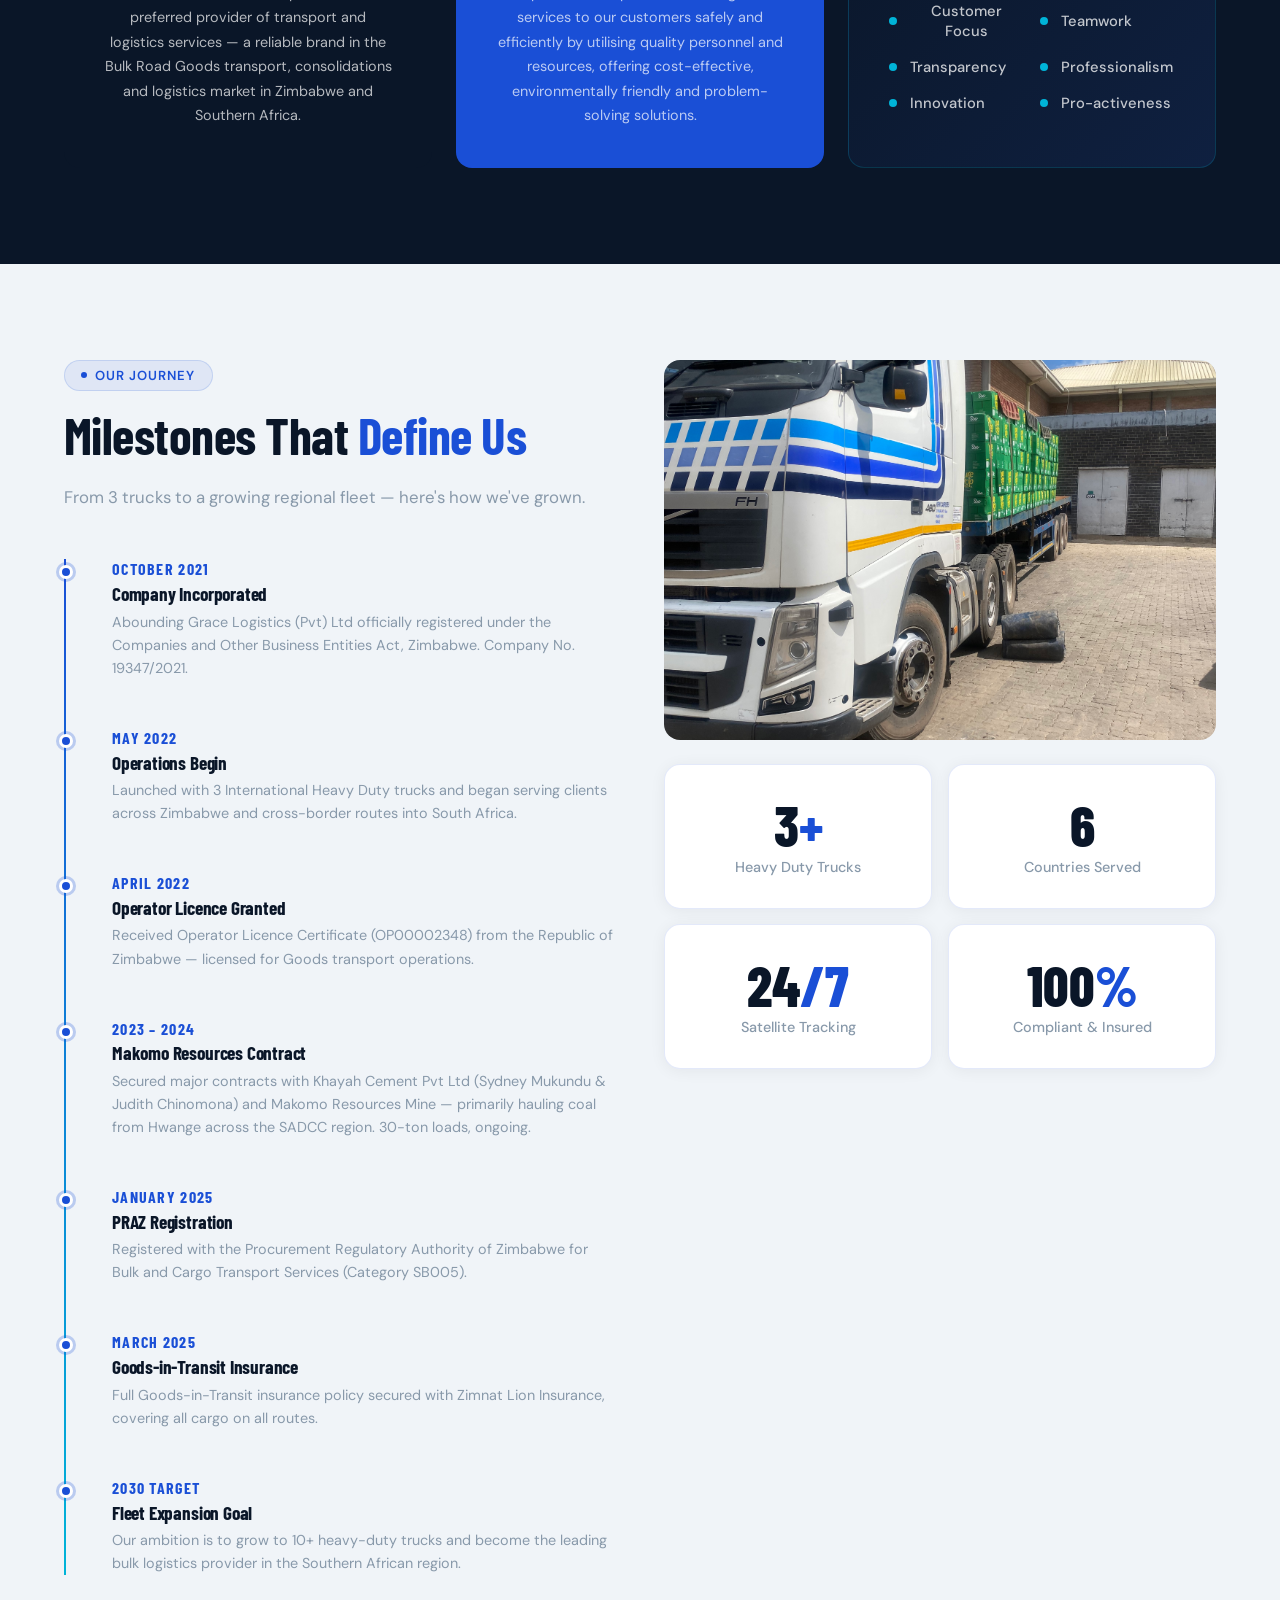
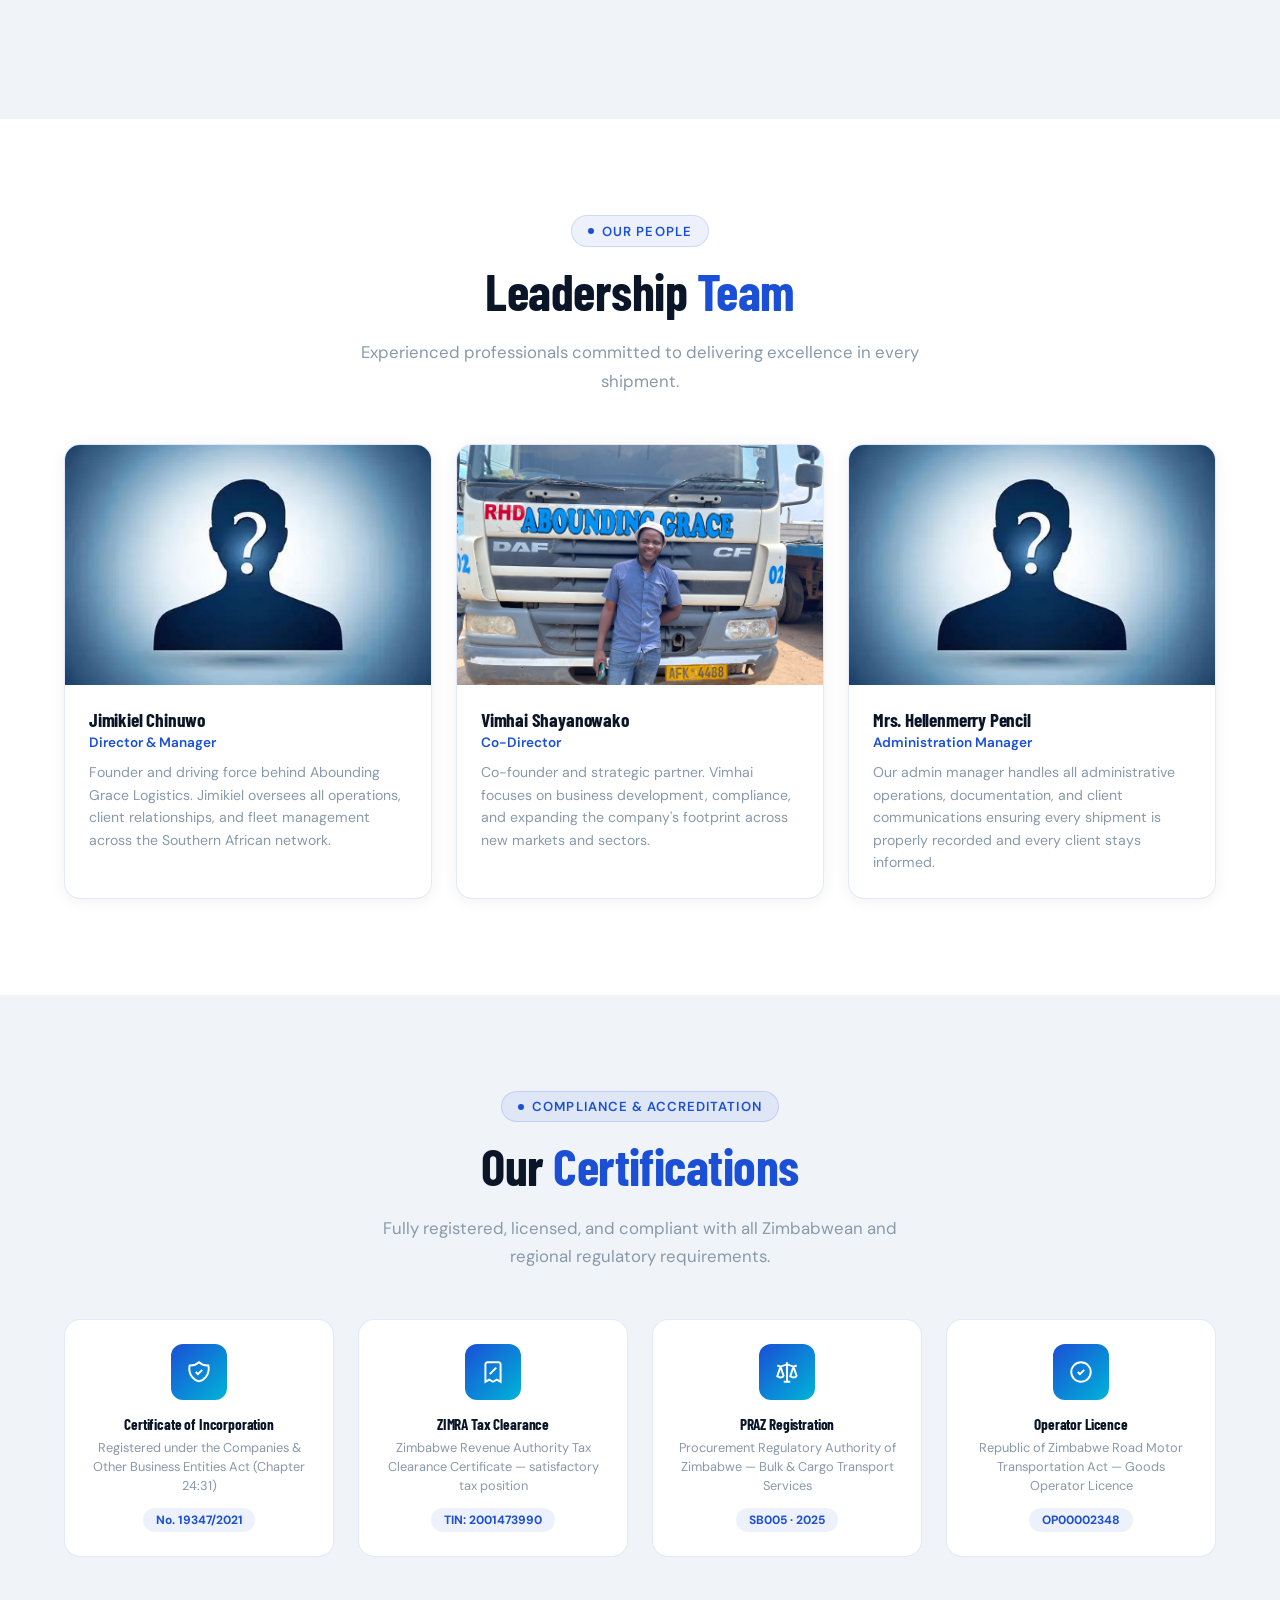
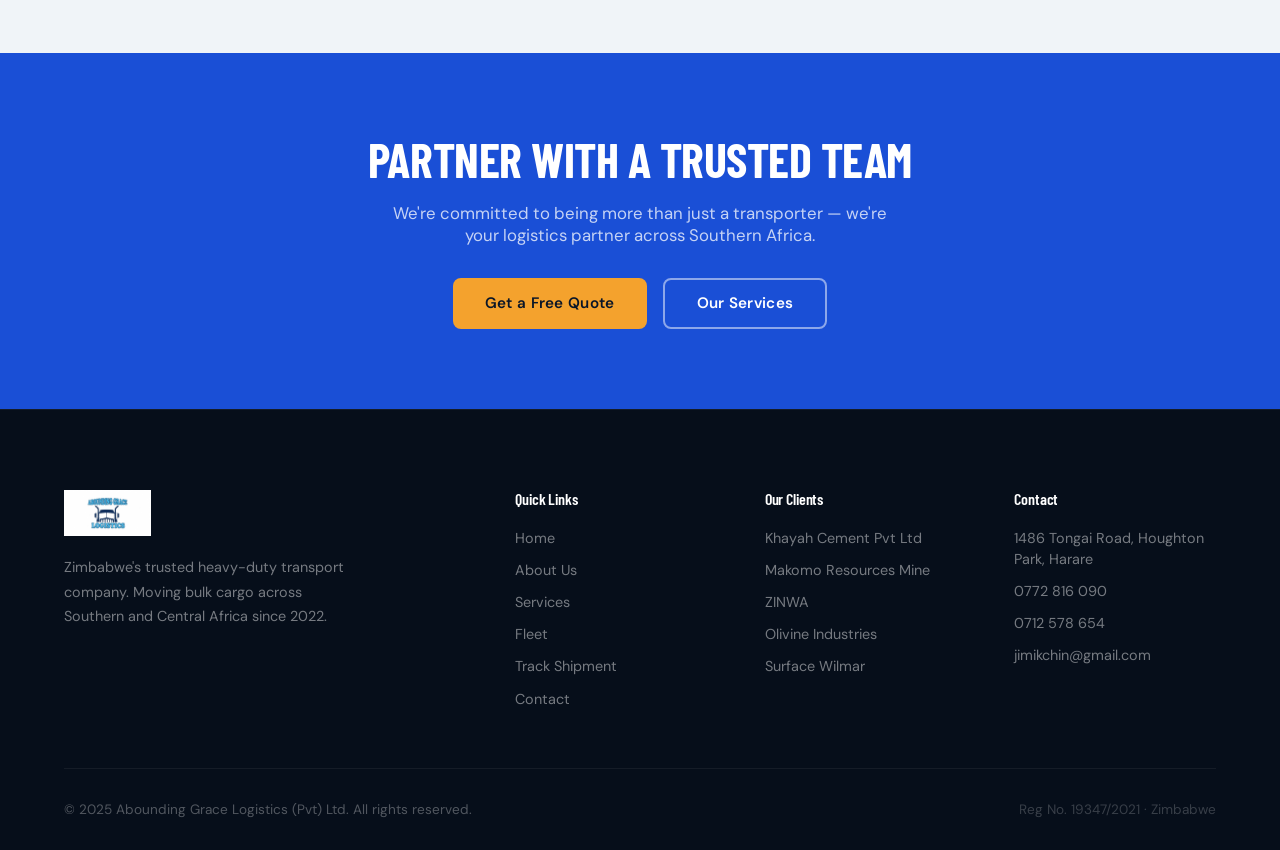
==== commit 8e03dc43: "Add files via upload" ====
--- a/about.html
+++ b/about.html
@@ -55,13 +55,13 @@
 <body>
 
 <nav id="navbar">
-  <div class="nav-logo"><a href="index.html"><img src="logo.png" alt="Abounding Grace Logistics"/></a></div>
+  <div class="nav-logo"><a href="index.html"><img src="logoxx.png" alt="Abounding Grace Logistics"/></a></div>
   <div class="nav-links" id="navLinks">
     <a href="index.html">Home</a>
     <a href="about.html" class="active">About</a>
     <a href="services.html">Services</a>
     <a href="fleet.html">Fleet</a>
-    <a href="tracking.html">Track Shipment</a>
+    <a href="track.html">Track Shipment</a>
     <a href="contact.html">Contact</a>
     <a href="contact.html" class="nav-cta">Get a Quote</a>
   </div>
@@ -93,7 +93,7 @@
       </div>
     </div>
     <div style="position:relative">
-      <img src="https://images.unsplash.com/photo-1601584115197-04ecc0da31d7?w=800&q=80" alt="AGL Truck" style="width:100%;height:420px;object-fit:cover;border-radius:var(--radius)"/>
+      <img src="truckimage3.jpeg" alt="AGL Truck" style="width:100%;height:420px;object-fit:cover;border-radius:var(--radius)"/>
       <div style="position:absolute;bottom:-20px;right:-10px;background:var(--blue);color:#fff;padding:1.5rem;border-radius:var(--radius-sm);text-align:center">
         <div style="font-family:'Barlow Condensed',sans-serif;font-size:2.5rem;font-weight:800;line-height:1">2022</div>
         <div style="font-size:.75rem;opacity:.8">Year Founded</div>
@@ -160,7 +160,7 @@
         <div class="timeline-event">
           <div class="timeline-year">2023 – 2024</div>
           <h3>Makomo Resources Contract</h3>
-          <p>Secured a major contract with Makomo Resources Mine for coal haulage from Hwange to various destinations. 30-ton loads, ongoing.</p>
+          <p>Secured major contracts with Khayah Cement Pvt Ltd (Sydney Mukundu &amp; Judith Chinomona) and Makomo Resources Mine — primarily hauling coal from Hwange across the SADCC region. 30-ton loads, ongoing.</p>
         </div>
         <div class="timeline-event">
           <div class="timeline-year">JANUARY 2025</div>
@@ -180,7 +180,7 @@
       </div>
     </div>
     <div>
-      <img src="https://images.unsplash.com/photo-1519003722824-194d4455a60c?w=800&q=80" alt="Timeline" style="width:100%;height:380px;object-fit:cover;border-radius:var(--radius);margin-bottom:1.5rem"/>
+      <img src="truckimage9.jpeg" alt="Timeline" style="width:100%;height:380px;object-fit:cover;border-radius:var(--radius);margin-bottom:1.5rem"/>
       <div style="display:grid;grid-template-columns:1fr 1fr;gap:1rem">
         <div class="card" style="text-align:center">
           <div class="stat-number">3<span>+</span></div>
@@ -212,7 +212,7 @@
   </div>
   <div class="team-grid">
     <div class="team-card">
-      <div class="team-card-img"><img src="https://images.unsplash.com/photo-1560250097-0b93528c311a?w=500&q=80" alt="Jimikiel Chinuwo"/></div>
+      <div class="team-card-img"><img src="known.webp" alt="Jimikiel Chinuwo"/></div>
       <div class="team-card-body">
         <h3>Jimikiel Chinuwo</h3>
         <div class="role">Director & Manager</div>
@@ -220,7 +220,7 @@
       </div>
     </div>
     <div class="team-card">
-      <div class="team-card-img"><img src="https://images.unsplash.com/photo-1573497019940-1c28c88b4f3e?w=500&q=80" alt="Vimhai Shayanowako"/></div>
+      <div class="team-card-img"><img src="truckimage4.jpeg" alt="Vimhai Shayanowako"/></div>
       <div class="team-card-body">
         <h3>Vimhai Shayanowako</h3>
         <div class="role">Co-Director</div>
@@ -228,11 +228,11 @@
       </div>
     </div>
     <div class="team-card">
-      <div class="team-card-img"><img src="https://images.unsplash.com/photo-1551836022-d5d88e9218df?w=500&q=80" alt="Clemence Chinuwo"/></div>
+      <div class="team-card-img"><img src="known.webp" alt="Clemence Chinuwo"/></div>
       <div class="team-card-body">
-        <h3>Clemence Chinuwo</h3>
+        <h3>Mrs. Hellenmerry Pencil</h3>
         <div class="role">Administration Manager</div>
-        <p>Handles all administrative operations, documentation, and client communications. Clemence ensures every shipment is properly documented and every client is kept informed.</p>
+        <p>Our admin manager handles all administrative operations, documentation, and client communications ensuring every shipment is properly recorded and every client stays informed.</p>
       </div>
     </div>
   </div>
@@ -287,14 +287,14 @@
   <div class="footer-grid">
     <div class="footer-brand"><img src="logo.png" alt="Abounding Grace Logistics"/><p>Zimbabwe's trusted heavy-duty transport company. Moving bulk cargo across Southern and Central Africa since 2022.</p></div>
     <div class="footer-col"><h4>Quick Links</h4><ul><li><a href="index.html">Home</a></li><li><a href="about.html">About Us</a></li><li><a href="services.html">Services</a></li><li><a href="fleet.html">Fleet</a></li><li><a href="tracking.html">Track Shipment</a></li><li><a href="contact.html">Contact</a></li></ul></div>
-    <div class="footer-col"><h4>Services</h4><ul><li><a href="services.html">Bulk Road Freight</a></li><li><a href="services.html">Contract Haulage</a></li><li><a href="services.html">Mining Transport</a></li><li><a href="services.html">Regional Delivery</a></li></ul></div>
-    <div class="footer-col"><h4>Contact</h4><ul><li><a href="#">1486 Tongai Road, Houghton Park, Harare</a></li><li><a href="tel:+263772816090">+263 772 816 090</a></li><li><a href="mailto:jimikchin@gmail.com">jimikchin@gmail.com</a></li></ul></div>
+    <div class="footer-col"><h4>Our Clients</h4><ul><li><a href="#">Khayah Cement Pvt Ltd</a></li><li><a href="#">Makomo Resources Mine</a></li><li><a href="#">ZINWA</a></li><li><a href="#">Olivine Industries</a></li><li><a href="#">Surface Wilmar</a></li></ul></div>
+    <div class="footer-col"><h4>Contact</h4><ul><li><a href="#">1486 Tongai Road, Houghton Park, Harare</a></li><li><a href="tel:0772816090">0772 816 090</a></li><li><a href="tel:0712578654">0712 578 654</a></li><li><a href="mailto:jimikchin@gmail.com">jimikchin@gmail.com</a></li></ul></div>
   </div>
   <div class="footer-bottom"><p>© 2025 Abounding Grace Logistics (Pvt) Ltd. All rights reserved.</p><p style="color:rgba(255,255,255,.2)">Reg No. 19347/2021 · Zimbabwe</p></div>
 </footer>
 <script>
-function toggleNav(){ document.getElementById('navLinks').classList.toggle('open'); }
-window.addEventListener('scroll',()=>{ document.getElementById('navbar').classList.toggle('scrolled',window.scrollY>50); });
+
 </script>
+<script src="script.js"></script>
 </body>
 </html>
--- a/style.css
+++ b/style.css
@@ -48,9 +48,11 @@
   background: rgba(10,22,40,0.96);
   backdrop-filter: blur(12px);
   border-bottom: 1px solid rgba(0,180,216,0.15);
-  transition: all 0.3s;
+  transition: transform 0.35s ease, height 0.3s ease, background 0.3s ease;
+  will-change: transform;
 }
 nav.scrolled { height: 64px; background: rgba(10,22,40,0.99); }
+nav.nav-hidden { transform: translateY(-100%); }
 
 .nav-logo img { height: 46px; width: auto; }
 
@@ -84,7 +86,8 @@
 .nav-cta:hover { background: var(--blue-light) !important; transform: translateY(-1px); }
 
 .hamburger { display: none; flex-direction: column; gap: 5px; cursor: pointer; padding: 4px; }
-.hamburger span { display: block; width: 24px; height: 2px; background: #fff; border-radius: 2px; transition: all 0.3s; }
+.hamburger span { display: block; width: 24px; height: 2px; background: #fff; border-radius: 2px; transition: transform 0.35s ease, height 0.3s ease, background 0.3s ease;
+  will-change: transform; }
 
 /* ── BTN ── */
 .btn {
@@ -129,7 +132,8 @@
 .card {
   background: var(--card-bg); border-radius: var(--radius);
   border: 1px solid var(--border); padding: 2rem;
-  transition: all 0.3s; box-shadow: 0 2px 16px rgba(10,22,40,0.06);
+  transition: transform 0.35s ease, height 0.3s ease, background 0.3s ease;
+  will-change: transform; box-shadow: 0 2px 16px rgba(10,22,40,0.06);
 }
 .card:hover { transform: translateY(-6px); box-shadow: var(--shadow); border-color: var(--blue); }
 
@@ -266,7 +270,8 @@
 .why-card {
   background: rgba(255,255,255,0.04); border: 1px solid rgba(255,255,255,0.08);
   border-radius: var(--radius); padding: 2rem;
-  transition: all 0.3s;
+  transition: transform 0.35s ease, height 0.3s ease, background 0.3s ease;
+  will-change: transform;
 }
 .why-card:hover { background: rgba(26,79,214,0.15); border-color: rgba(26,79,214,0.4); transform: translateY(-4px); }
 .why-card h3 { color: #fff; font-size: 1.25rem; margin: 1rem 0 0.5rem; }
@@ -498,4 +503,29 @@
 @media (max-width: 480px) {
   .footer-grid { grid-template-columns: 1fr; }
   .nav-logo img { height: 38px; }
+}
+
+/* ── GLOBAL MOBILE TEXT FIXES ── */
+@media (max-width: 768px) {
+  body { font-size: 15px; }
+  .section-title { font-size: clamp(1.6rem, 6vw, 2.2rem); }
+  .section-sub { font-size: 0.9rem; }
+  p { font-size: 0.9rem; }
+  .btn { font-size: 0.85rem; padding: 0.75rem 1.4rem; }
+  .page-hero h1 { font-size: clamp(2rem, 8vw, 3rem); }
+  .page-hero p { font-size: 0.9rem; }
+  h2 { font-size: clamp(1.5rem, 6vw, 2rem); }
+  h3 { font-size: clamp(1.1rem, 4vw, 1.4rem); }
+  .card { padding: 1.4rem; }
+  .hero h1 { font-size: clamp(1.9rem, 8.5vw, 2.8rem) !important; }
+  .hero-sub { font-size: 0.88rem !important; }
+  .hero-tag { font-size: 0.7rem !important; }
+  section { padding: 56px 5%; }
+}
+@media (max-width: 480px) {
+  .section-title { font-size: clamp(1.4rem, 7vw, 1.8rem); }
+  .hero h1 { font-size: clamp(1.7rem, 9vw, 2.4rem) !important; }
+  .hero-stat-num { font-size: 1.6rem !important; }
+  .hero-stat-lbl { font-size: 0.65rem !important; }
+  section { padding: 48px 5%; }
 }
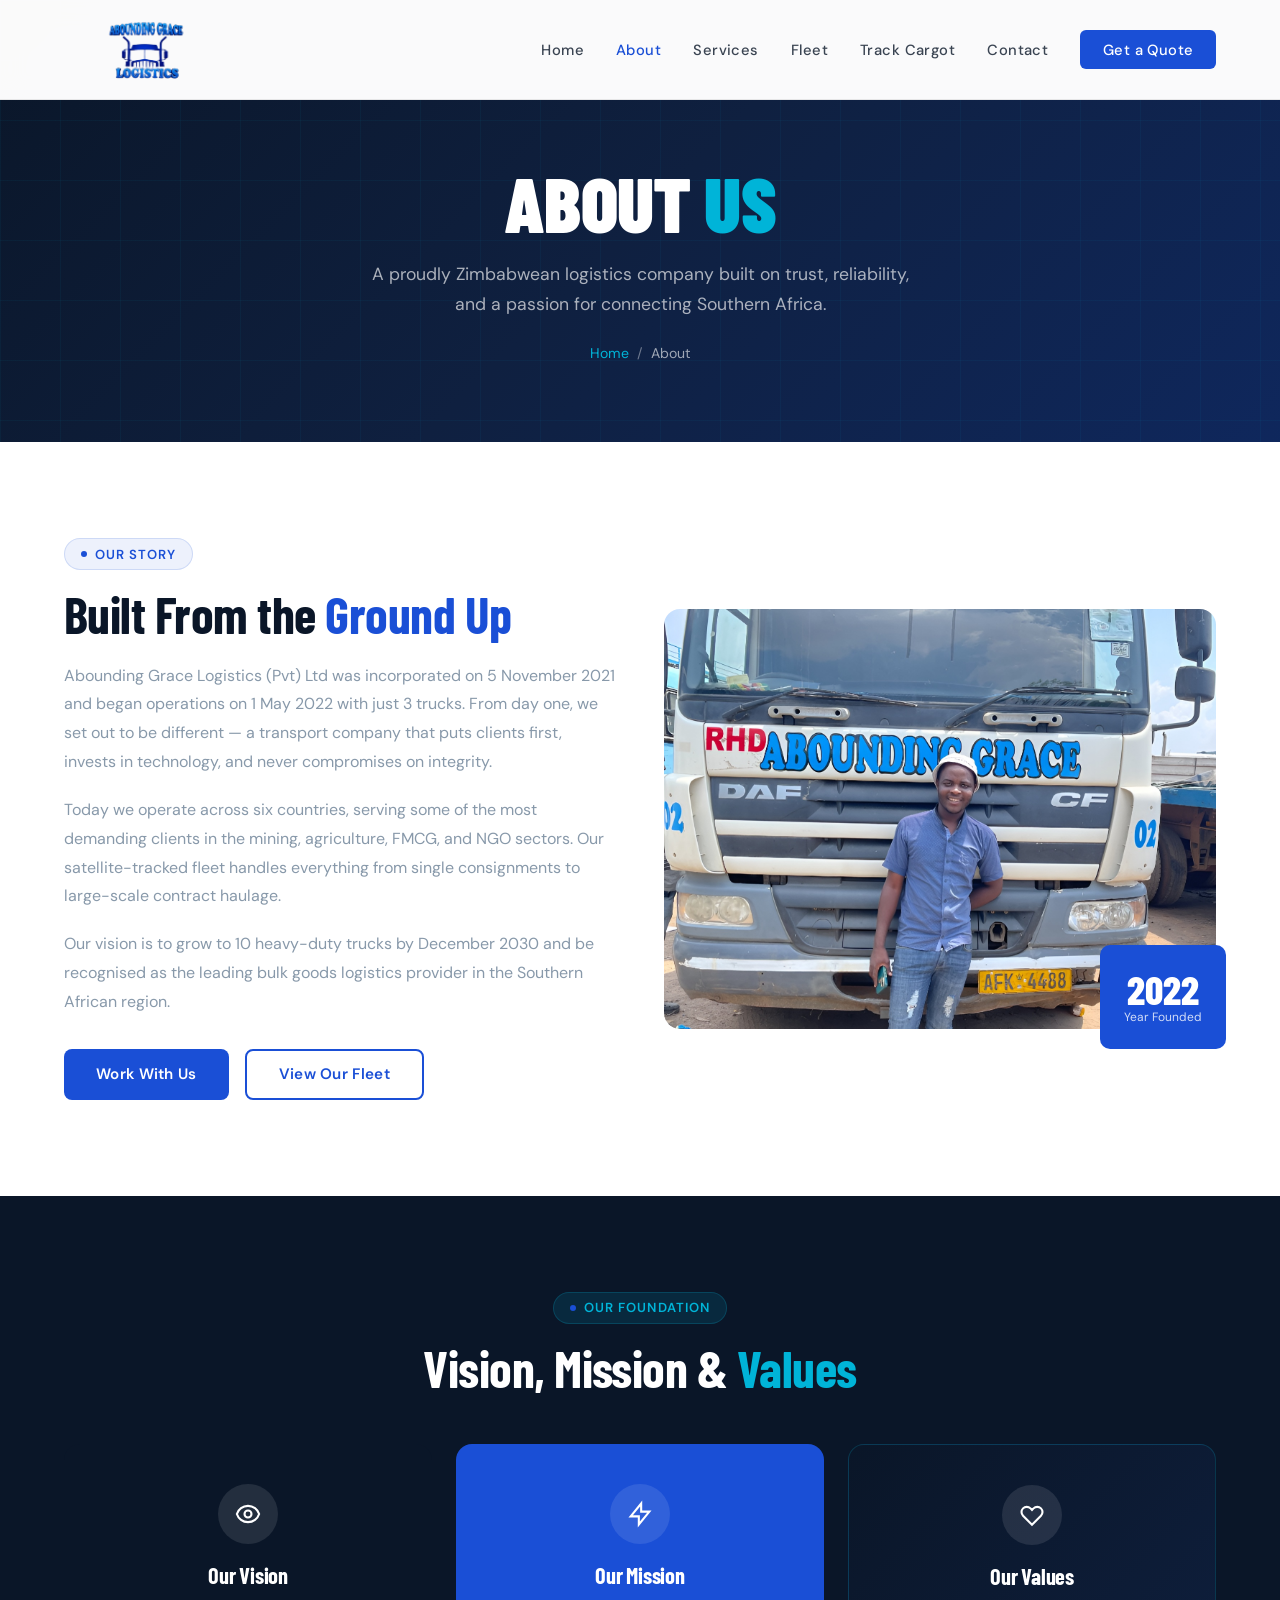
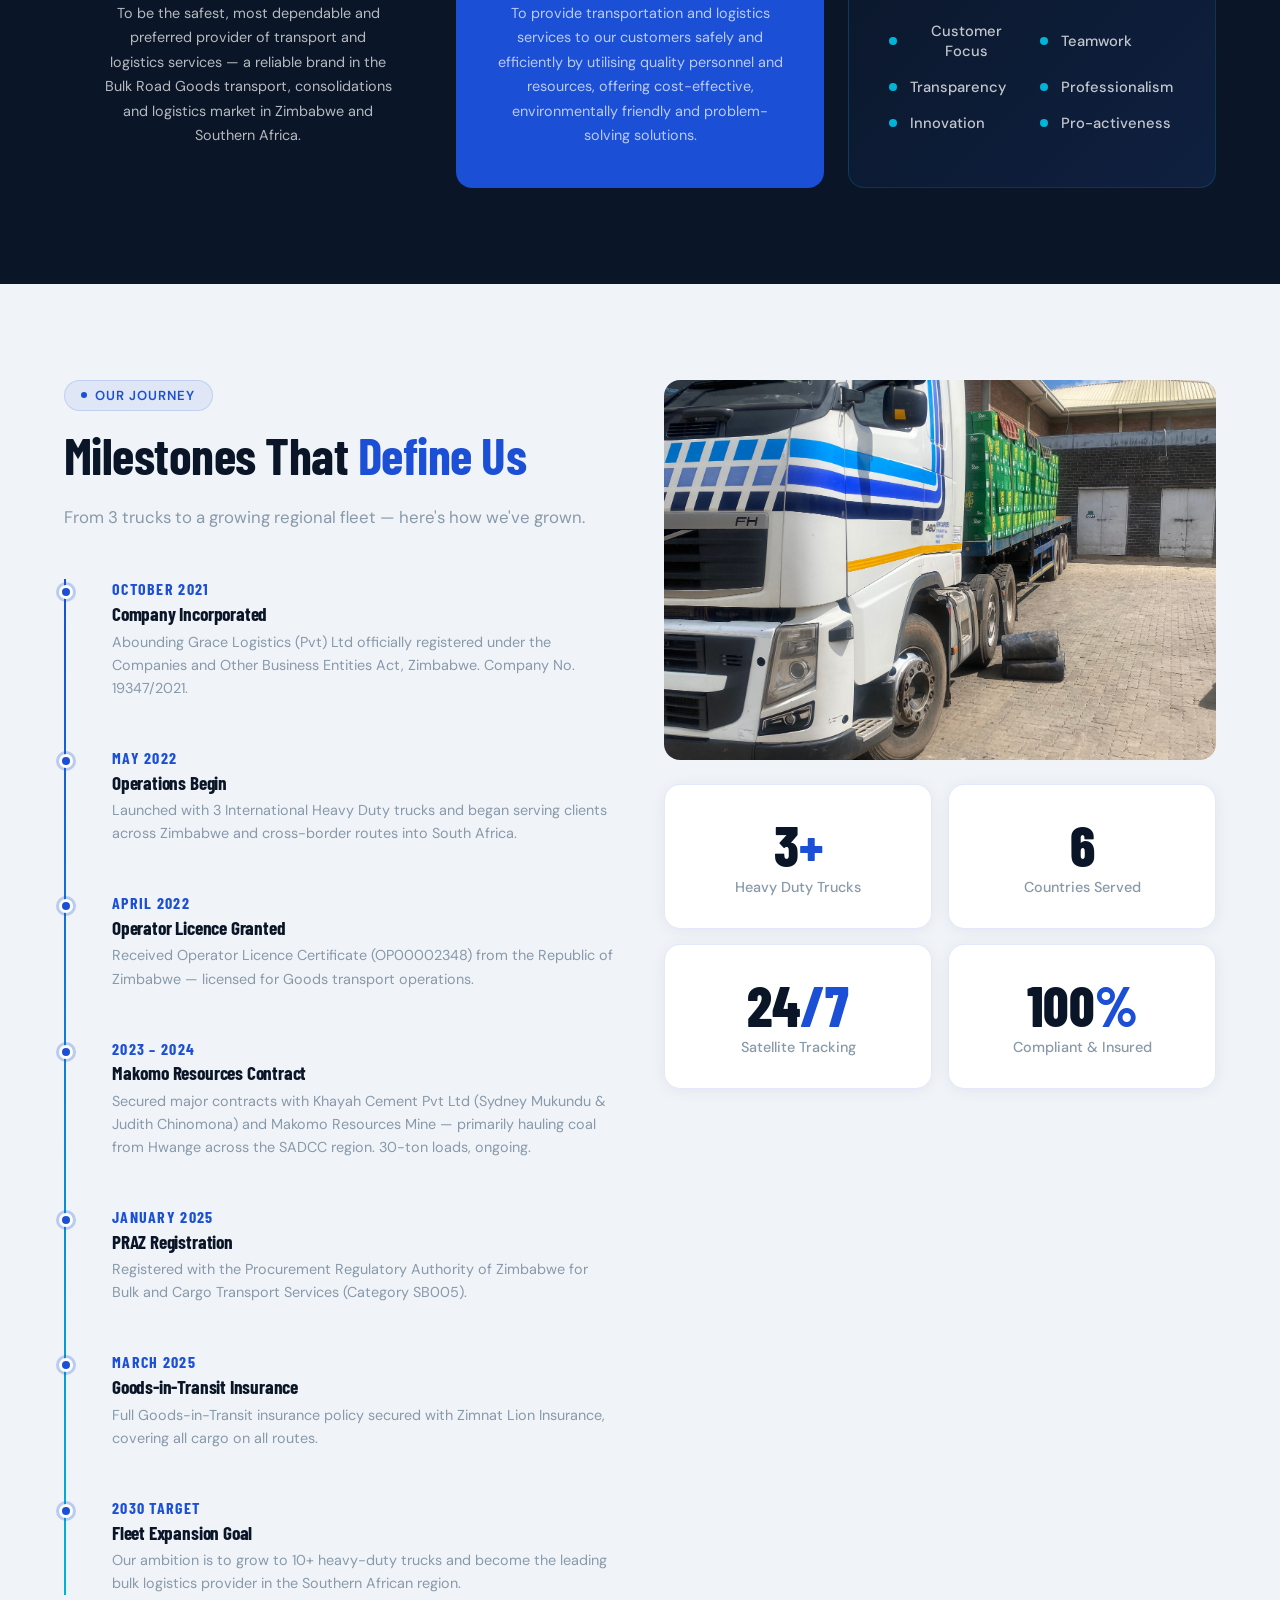
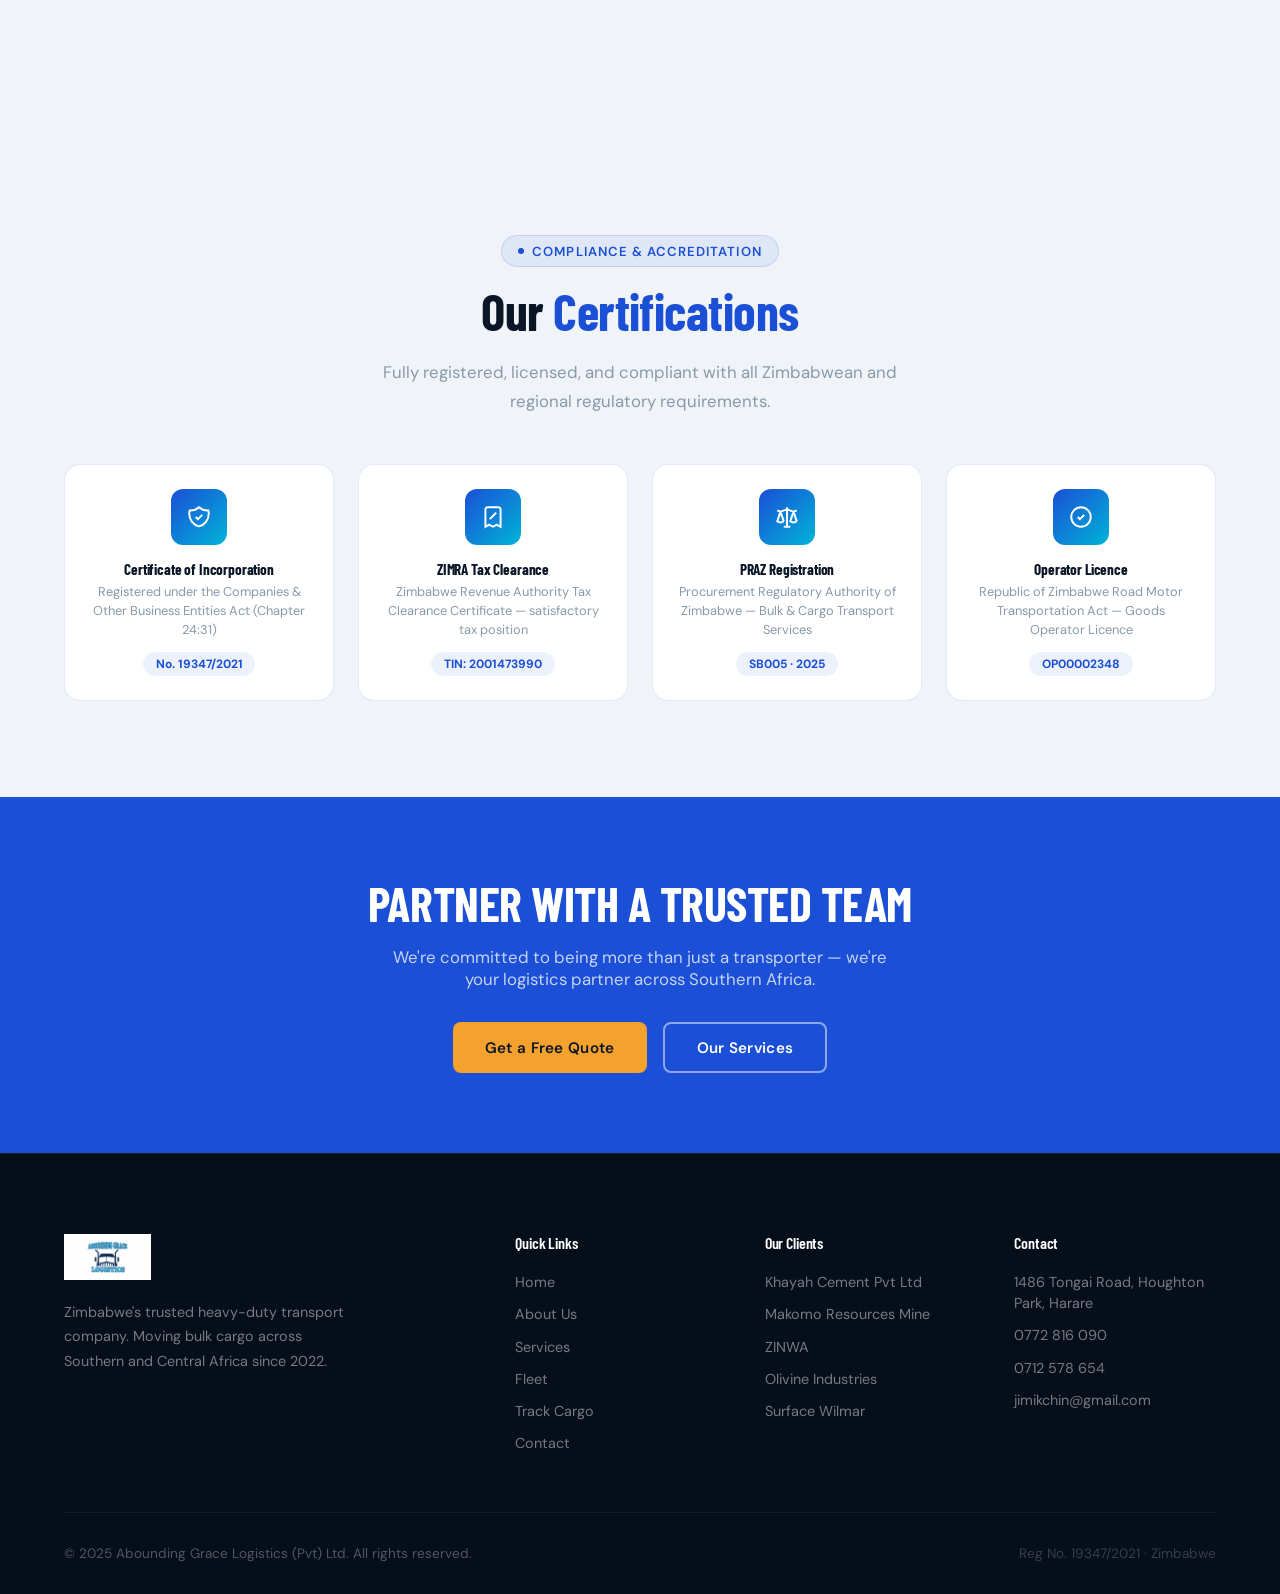
==== commit b3959805: "Add files via upload" ====
--- a/about.html
+++ b/about.html
@@ -61,7 +61,7 @@
     <a href="about.html" class="active">About</a>
     <a href="services.html">Services</a>
     <a href="fleet.html">Fleet</a>
-    <a href="track.html">Track Shipment</a>
+    <a href="track.html">Track Cargot</a>
     <a href="contact.html">Contact</a>
     <a href="contact.html" class="nav-cta">Get a Quote</a>
   </div>
@@ -203,40 +203,8 @@
   </div>
 </section>
 
-<!-- TEAM -->
-<section>
-  <div class="text-center">
-    <div class="section-label">Our People</div>
-    <h2 class="section-title">Leadership <span>Team</span></h2>
-    <p class="section-sub" style="margin:0 auto">Experienced professionals committed to delivering excellence in every shipment.</p>
-  </div>
-  <div class="team-grid">
-    <div class="team-card">
-      <div class="team-card-img"><img src="known.webp" alt="Jimikiel Chinuwo"/></div>
-      <div class="team-card-body">
-        <h3>Jimikiel Chinuwo</h3>
-        <div class="role">Director & Manager</div>
-        <p>Founder and driving force behind Abounding Grace Logistics. Jimikiel oversees all operations, client relationships, and fleet management across the Southern African network.</p>
-      </div>
-    </div>
-    <div class="team-card">
-      <div class="team-card-img"><img src="truckimage4.jpeg" alt="Vimhai Shayanowako"/></div>
-      <div class="team-card-body">
-        <h3>Vimhai Shayanowako</h3>
-        <div class="role">Co-Director</div>
-        <p>Co-founder and strategic partner. Vimhai focuses on business development, compliance, and expanding the company's footprint across new markets and sectors.</p>
-      </div>
-    </div>
-    <div class="team-card">
-      <div class="team-card-img"><img src="known.webp" alt="Clemence Chinuwo"/></div>
-      <div class="team-card-body">
-        <h3>Mrs. Hellenmerry Pencil</h3>
-        <div class="role">Administration Manager</div>
-        <p>Our admin manager handles all administrative operations, documentation, and client communications ensuring every shipment is properly recorded and every client stays informed.</p>
-      </div>
-    </div>
-  </div>
-</section>
+
+   
 
 <!-- CERTIFICATIONS -->
 <section style="background:var(--off-white)">
@@ -286,7 +254,7 @@
 <footer>
   <div class="footer-grid">
     <div class="footer-brand"><img src="logo.png" alt="Abounding Grace Logistics"/><p>Zimbabwe's trusted heavy-duty transport company. Moving bulk cargo across Southern and Central Africa since 2022.</p></div>
-    <div class="footer-col"><h4>Quick Links</h4><ul><li><a href="index.html">Home</a></li><li><a href="about.html">About Us</a></li><li><a href="services.html">Services</a></li><li><a href="fleet.html">Fleet</a></li><li><a href="tracking.html">Track Shipment</a></li><li><a href="contact.html">Contact</a></li></ul></div>
+    <div class="footer-col"><h4>Quick Links</h4><ul><li><a href="index.html">Home</a></li><li><a href="about.html">About Us</a></li><li><a href="services.html">Services</a></li><li><a href="fleet.html">Fleet</a></li><li><a href="tracking.html">Track Cargo</a></li><li><a href="contact.html">Contact</a></li></ul></div>
     <div class="footer-col"><h4>Our Clients</h4><ul><li><a href="#">Khayah Cement Pvt Ltd</a></li><li><a href="#">Makomo Resources Mine</a></li><li><a href="#">ZINWA</a></li><li><a href="#">Olivine Industries</a></li><li><a href="#">Surface Wilmar</a></li></ul></div>
     <div class="footer-col"><h4>Contact</h4><ul><li><a href="#">1486 Tongai Road, Houghton Park, Harare</a></li><li><a href="tel:0772816090">0772 816 090</a></li><li><a href="tel:0712578654">0712 578 654</a></li><li><a href="mailto:jimikchin@gmail.com">jimikchin@gmail.com</a></li></ul></div>
   </div>
--- a/style.css
+++ b/style.css
@@ -44,21 +44,21 @@
 nav {
   position: fixed; top: 0; left: 0; right: 0; z-index: 1000;
   display: flex; align-items: center; justify-content: space-between;
-  padding: 0 5%; height: 76px;
-  background: rgba(10,22,40,0.96);
+  padding: 0 5%; height: 100px;
+  background: rgba(255,255,255,0.98);
   backdrop-filter: blur(12px);
-  border-bottom: 1px solid rgba(0,180,216,0.15);
+  border-bottom: 1px solid rgba(0,0,0,0.08);
   transition: transform 0.35s ease, height 0.3s ease, background 0.3s ease;
   will-change: transform;
 }
-nav.scrolled { height: 64px; background: rgba(10,22,40,0.99); }
+nav.scrolled { height: 80px; background: rgba(255,255,255,1); }
 nav.nav-hidden { transform: translateY(-100%); }
 
-.nav-logo img { height: 46px; width: auto; }
+.nav-logo img { height: 86px; width: auto; }
 
 .nav-links { display: flex; align-items: center; gap: 2rem; }
 .nav-links a {
-  color: rgba(255,255,255,0.8);
+  color: rgba(10,22,40,0.8);
   font-size: 0.92rem; font-weight: 500;
   letter-spacing: 0.03em;
   transition: color 0.2s;
@@ -67,13 +67,13 @@
 .nav-links a::after {
   content: '';
   position: absolute; bottom: -4px; left: 0; right: 0;
-  height: 2px; background: var(--cyan);
+  height: 2px; background: var(--blue);
   transform: scaleX(0); transition: transform 0.2s;
   transform-origin: left;
 }
-.nav-links a:hover { color: var(--cyan); }
+.nav-links a:hover { color: var(--blue); }
 .nav-links a:hover::after { transform: scaleX(1); }
-.nav-links a.active { color: var(--cyan); }
+.nav-links a.active { color: var(--blue); }
 
 .nav-cta {
   background: var(--blue); color: #fff !important;
@@ -86,8 +86,7 @@
 .nav-cta:hover { background: var(--blue-light) !important; transform: translateY(-1px); }
 
 .hamburger { display: none; flex-direction: column; gap: 5px; cursor: pointer; padding: 4px; }
-.hamburger span { display: block; width: 24px; height: 2px; background: #fff; border-radius: 2px; transition: transform 0.35s ease, height 0.3s ease, background 0.3s ease;
-  will-change: transform; }
+.hamburger span { display: block; width: 24px; height: 2px; background: var(--navy); border-radius: 2px; transition: transform 0.35s ease, height 0.3s ease, background 0.3s ease; will-change: transform; }
 
 /* ── BTN ── */
 .btn {
@@ -173,7 +172,7 @@
   min-height: 100vh; display: flex; align-items: center;
   background: var(--navy);
   position: relative; overflow: hidden;
-  padding-top: 76px;
+  padding-top: 160px;
 }
 .hero-bg {
   position: absolute; inset: 0;
@@ -229,7 +228,7 @@
 /* ── PAGE HERO (for inner pages) ── */
 .page-hero {
   background: var(--navy);
-  padding: 140px 5% 80px;
+  padding: 160px 5% 80px;
   position: relative; overflow: hidden;
   text-align: center;
 }
@@ -478,17 +477,17 @@
 
 /* ── MOBILE NAV ── */
 @media (max-width: 900px) {
-  .hamburger { display: flex; }
+  .hamburger { display: flex !important; }
   .nav-links {
-    position: fixed; top: 76px; left: 0; right: 0;
-    background: rgba(10,22,40,0.98); flex-direction: column;
+    position: fixed; top: 100px; left: 0; right: 0;
+    background: rgba(255,255,255,0.98); flex-direction: column;
     padding: 2rem; gap: 1.5rem; align-items: flex-start;
     transform: translateY(-120%); opacity: 0;
     transition: all 0.35s; pointer-events: none;
-    border-bottom: 1px solid rgba(0,180,216,0.15);
+    border-bottom: 1px solid rgba(0,0,0,0.08);
   }
   .nav-links.open { transform: translateY(0); opacity: 1; pointer-events: all; }
-  .nav-links a { font-size: 1.1rem; }
+  .nav-links a { font-size: 1.1rem; color: rgba(10,22,40,0.8); }
 }
 @media (max-width: 768px) {
   section { padding: 64px 5%; }
@@ -502,11 +501,17 @@
 }
 @media (max-width: 480px) {
   .footer-grid { grid-template-columns: 1fr; }
-  .nav-logo img { height: 38px; }
+  .nav-logo img { height: 80px; }
 }
 
 /* ── GLOBAL MOBILE TEXT FIXES ── */
 @media (max-width: 768px) {
+  nav { height: 80px; }
+  nav.scrolled { height: 70px; }
+  .nav-logo img { height: 62px; }
+  .nav-links { top: 80px; }
+  .hero { padding-top: 120px; }
+  .page-hero { padding-top: 110px; }
   body { font-size: 15px; }
   .section-title { font-size: clamp(1.6rem, 6vw, 2.2rem); }
   .section-sub { font-size: 0.9rem; }
@@ -523,6 +528,11 @@
   section { padding: 56px 5%; }
 }
 @media (max-width: 480px) {
+  nav { height: 70px; }
+  nav.scrolled { height: 62px; }
+  .nav-links { top: 70px; }
+  .hero { padding-top: 100px; }
+  .page-hero { padding-top: 95px; }
   .section-title { font-size: clamp(1.4rem, 7vw, 1.8rem); }
   .hero h1 { font-size: clamp(1.7rem, 9vw, 2.4rem) !important; }
   .hero-stat-num { font-size: 1.6rem !important; }
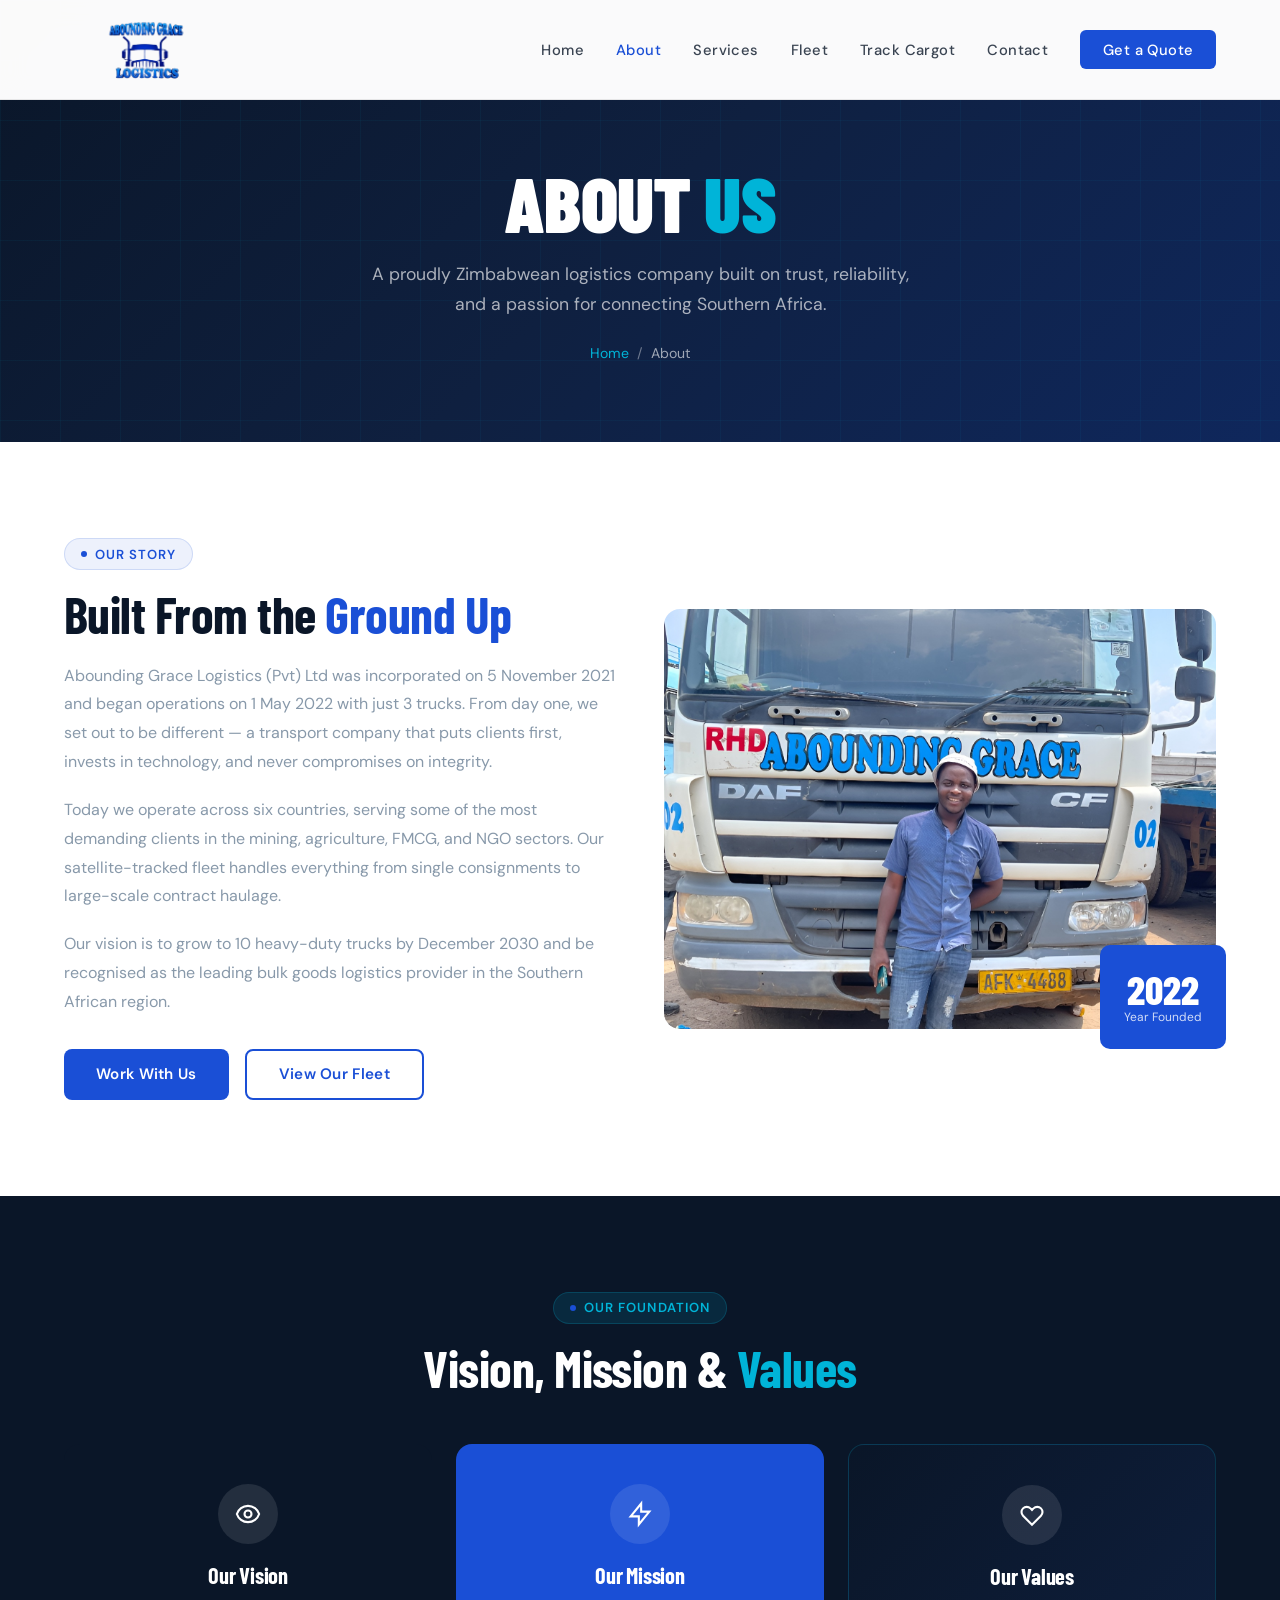
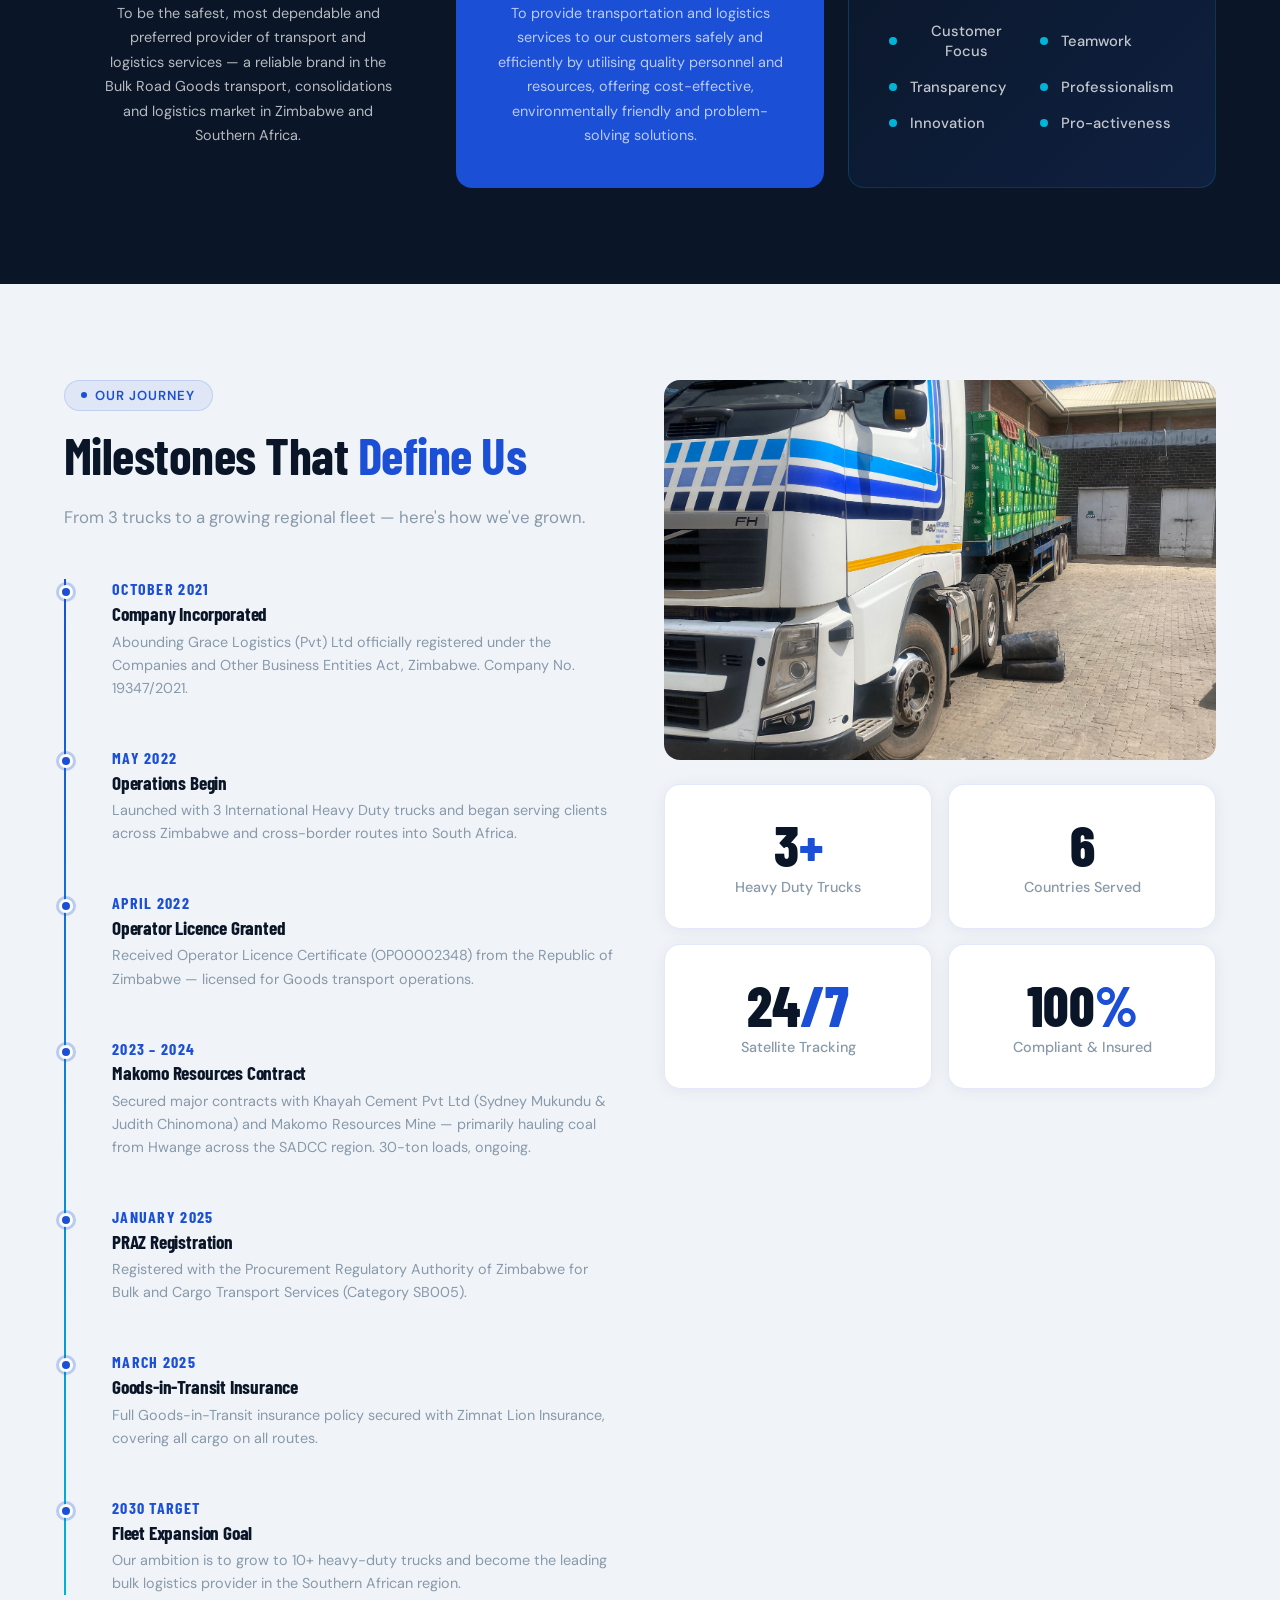
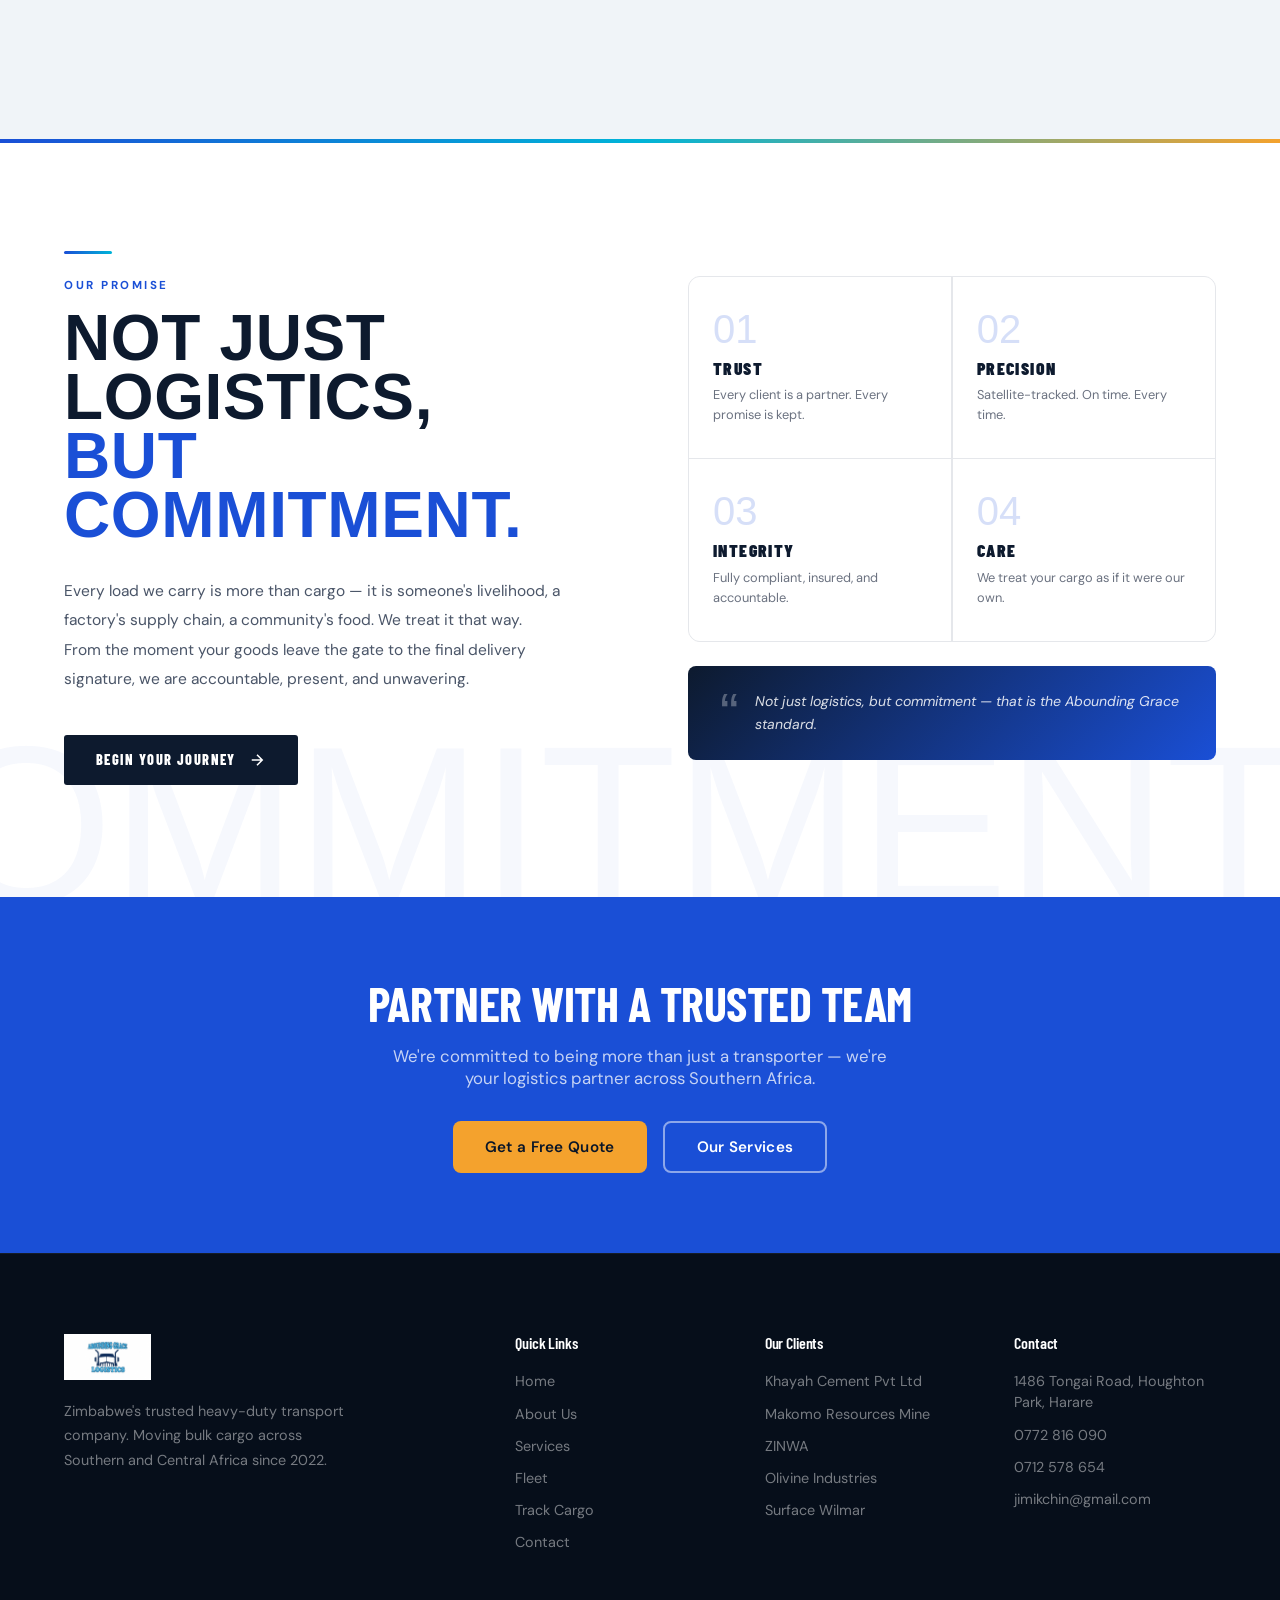
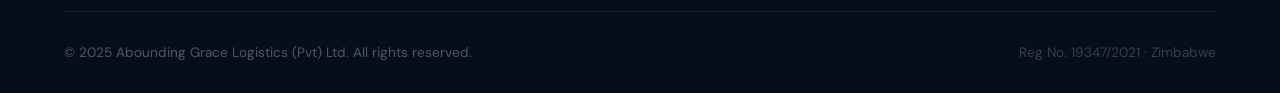
==== commit 67cab664: "Add files via upload" ====
--- a/about.html
+++ b/about.html
@@ -50,6 +50,44 @@
 
 @media(max-width:900px){ .mission-grid{grid-template-columns:1fr;} .team-grid{grid-template-columns:1fr 1fr;} .cert-grid{grid-template-columns:1fr 1fr;} }
 @media(max-width:580px){ .team-grid{grid-template-columns:1fr;} .cert-grid{grid-template-columns:1fr;} .values-list{grid-template-columns:1fr;} }
+
+
+
+
+
+
+/* ===== MOTTO SECTION ===== */
+.motto-section{background:#ffffff;padding:7rem 5%;position:relative;overflow:hidden}
+.motto-section::before{content:'';position:absolute;top:0;left:0;right:0;height:4px;background:linear-gradient(90deg,var(--blue) 0%,var(--cyan) 50%,var(--gold) 100%)}
+.motto-section::after{content:'COMMITMENT';position:absolute;bottom:-40px;right:-20px;font-family:'Bebas Neue',sans-serif;font-size:14rem;color:rgba(26,79,214,.04);line-height:1;pointer-events:none;user-select:none;letter-spacing:-.01em}
+.motto-inner{max-width:1200px;margin:0 auto;position:relative;z-index:1}
+.motto-grid{display:grid;grid-template-columns:1fr 1fr;gap:6rem;align-items:center}
+.motto-left{padding-right:2rem}
+.motto-rule{width:48px;height:3px;background:linear-gradient(90deg,var(--blue),var(--cyan));border-radius:3px;margin-bottom:1.5rem}
+.motto-eyebrow{font-size:.72rem;font-weight:700;letter-spacing:.22em;text-transform:uppercase;color:var(--blue);margin-bottom:1rem}
+.motto-headline{font-family:'Bebas Neue',sans-serif;font-size:clamp(2.8rem,5vw,4.6rem);line-height:.92;color:#0d1a2e;letter-spacing:.01em;text-transform:uppercase;margin-bottom:2rem}
+.motto-headline em{color:var(--blue);font-style:normal}
+.motto-body{font-size:.97rem;color:#4a5568;line-height:1.9;margin-bottom:2.5rem;font-weight:400}
+.motto-btn{display:inline-flex;align-items:center;gap:.75rem;background:#0d1a2e;color:#fff;font-family:'Barlow Condensed',sans-serif;font-size:.9rem;font-weight:800;letter-spacing:.1em;text-transform:uppercase;padding:1rem 2rem;border-radius:3px;transition:all .25s;position:relative;overflow:hidden}
+.motto-btn::before{content:'';position:absolute;inset:0;background:linear-gradient(90deg,var(--blue),var(--cyan));opacity:0;transition:opacity .25s}
+.motto-btn:hover::before{opacity:1}
+.motto-btn svg{width:18px;height:18px;flex-shrink:0;position:relative;z-index:1;transition:transform .2s}
+.motto-btn:hover svg{transform:translateX(4px)}
+.motto-btn span,.motto-btn{position:relative}
+.motto-btn:hover{box-shadow:0 8px 32px rgba(26,79,214,.4)}
+.motto-btn > *{position:relative;z-index:1}
+.motto-right{}
+.motto-card-grid{display:grid;grid-template-columns:1fr 1fr;gap:1.5px;background:#e5e7eb;border:1.5px solid #e5e7eb;border-radius:12px;overflow:hidden;margin-bottom:1.5rem}
+.motto-pillar{background:#fff;padding:2rem 1.5rem;transition:background .2s}
+.motto-pillar:hover{background:#f0f6ff}
+.motto-pillar-num{font-family:'Bebas Neue',sans-serif;font-size:2.5rem;color:rgba(26,79,214,.18);line-height:1;margin-bottom:.5rem}
+.motto-pillar-title{font-family:'Barlow Condensed',sans-serif;font-size:1.1rem;font-weight:900;text-transform:uppercase;letter-spacing:.08em;color:#0d1a2e;margin-bottom:.4rem}
+.motto-pillar-text{font-size:.8rem;color:#6b7280;line-height:1.6}
+.motto-quote-strip{background:linear-gradient(135deg,#0d1a2e 0%,#1a4fd6 100%);border-radius:8px;padding:1.5rem 2rem;display:flex;align-items:center;gap:1rem}
+.motto-quote-mark{font-family:'Bebas Neue',sans-serif;font-size:3.5rem;color:rgba(255,255,255,.3);line-height:.8;flex-shrink:0}
+.motto-quote-text{color:rgba(255,255,255,.85);font-size:.88rem;line-height:1.65;font-style:italic}
+@media(max-width:900px){.motto-grid{grid-template-columns:1fr;gap:3rem}.motto-left{padding-right:0}}
+@media(max-width:480px){.motto-card-grid{grid-template-columns:1fr}}
 </style>
 </head>
 <body>
@@ -204,42 +242,33 @@
 </section>
 
 
-   
-
-<!-- CERTIFICATIONS -->
-<section style="background:var(--off-white)">
-  <div class="text-center">
-    <div class="section-label">Compliance & Accreditation</div>
-    <h2 class="section-title">Our <span>Certifications</span></h2>
-    <p class="section-sub" style="margin:0 auto">Fully registered, licensed, and compliant with all Zimbabwean and regional regulatory requirements.</p>
-  </div>
-  <div class="cert-grid">
-    <div class="cert-card">
-      <div class="cert-logo"><svg xmlns="http://www.w3.org/2000/svg" fill="none" viewBox="0 0 24 24" stroke="currentColor" stroke-width="1.8"><path d="M9 12l2 2 4-4m5.618-4.016A11.955 11.955 0 0112 2.944a11.955 11.955 0 01-8.618 3.04A12.02 12.02 0 003 9c0 5.591 3.824 10.29 9 11.622 5.176-1.332 9-6.03 9-11.622 0-1.042-.133-2.052-.382-3.016z"/></svg></div>
-      <h3>Certificate of Incorporation</h3>
-      <p>Registered under the Companies & Other Business Entities Act (Chapter 24:31)</p>
-      <span class="cert-badge">No. 19347/2021</span>
-    </div>
-    <div class="cert-card">
-      <div class="cert-logo"><svg xmlns="http://www.w3.org/2000/svg" fill="none" viewBox="0 0 24 24" stroke="currentColor" stroke-width="1.8"><path d="M9 14l6-6m-5.5.5h.01m4.99 5h.01M19 21V5a2 2 0 00-2-2H7a2 2 0 00-2 2v16l3.5-2 3.5 2 3.5-2 3.5 2z"/></svg></div>
-      <h3>ZIMRA Tax Clearance</h3>
-      <p>Zimbabwe Revenue Authority Tax Clearance Certificate — satisfactory tax position</p>
-      <span class="cert-badge">TIN: 2001473990</span>
-    </div>
-    <div class="cert-card">
-      <div class="cert-logo"><svg xmlns="http://www.w3.org/2000/svg" fill="none" viewBox="0 0 24 24" stroke="currentColor" stroke-width="1.8"><path d="M3 6l3 1m0 0l-3 9a5.002 5.002 0 006.001 0M6 7l3 9M6 7l6-2m6 2l3-1m-3 1l-3 9a5.002 5.002 0 006.001 0M18 7l3 9m-3-9l-6-2m0-2v2m0 16V5m0 16H9m3 0h3"/></svg></div>
-      <h3>PRAZ Registration</h3>
-      <p>Procurement Regulatory Authority of Zimbabwe — Bulk & Cargo Transport Services</p>
-      <span class="cert-badge">SB005 · 2025</span>
-    </div>
-    <div class="cert-card">
-      <div class="cert-logo"><svg xmlns="http://www.w3.org/2000/svg" fill="none" viewBox="0 0 24 24" stroke="currentColor" stroke-width="1.8"><path d="M9 12l2 2 4-4m6 2a9 9 0 11-18 0 9 9 0 0118 0z"/></svg></div>
-      <h3>Operator Licence</h3>
-      <p>Republic of Zimbabwe Road Motor Transportation Act — Goods Operator Licence</p>
-      <span class="cert-badge">OP00002348</span>
-    </div>
-  </div>
-</section>
+   <section class="motto-section">
+  <div class="motto-inner">
+    <div class="motto-grid">
+      <div class="motto-left">
+        <div class="motto-rule"></div>
+        <div class="motto-eyebrow">Our Promise</div>
+        <h2 class="motto-headline">Not Just Logistics,<br/><em>But Commitment.</em></h2>
+        <p class="motto-body">Every load we carry is more than cargo — it is someone's livelihood, a factory's supply chain, a community's food. We treat it that way. From the moment your goods leave the gate to the final delivery signature, we are accountable, present, and unwavering.</p>
+        <a href="contact.html" class="motto-btn">Begin Your Journey <svg xmlns="http://www.w3.org/2000/svg" fill="none" viewBox="0 0 24 24" stroke="currentColor" stroke-width="2"><path d="M5 12h14M12 5l7 7-7 7"/></svg></a>
+      </div>
+      <div class="motto-right">
+        <div class="motto-card-grid">
+          <div class="motto-pillar"><div class="motto-pillar-num">01</div><div class="motto-pillar-title">Trust</div><div class="motto-pillar-text">Every client is a partner. Every promise is kept.</div></div>
+          <div class="motto-pillar"><div class="motto-pillar-num">02</div><div class="motto-pillar-title">Precision</div><div class="motto-pillar-text">Satellite-tracked. On time. Every time.</div></div>
+          <div class="motto-pillar"><div class="motto-pillar-num">03</div><div class="motto-pillar-title">Integrity</div><div class="motto-pillar-text">Fully compliant, insured, and accountable.</div></div>
+          <div class="motto-pillar"><div class="motto-pillar-num">04</div><div class="motto-pillar-title">Care</div><div class="motto-pillar-text">We treat your cargo as if it were our own.</div></div>
+        </div>
+        <div class="motto-quote-strip">
+          <span class="motto-quote-mark">&ldquo;</span>
+          <span class="motto-quote-text">Not just logistics, but commitment &mdash; that is the Abounding Grace standard.</span>
+        </div>
+      </div>
+    </div>
+  </div>
+</section>
+
+
 
 <!-- CTA -->
 <section style="background:var(--blue);padding:80px 5%;text-align:center">
